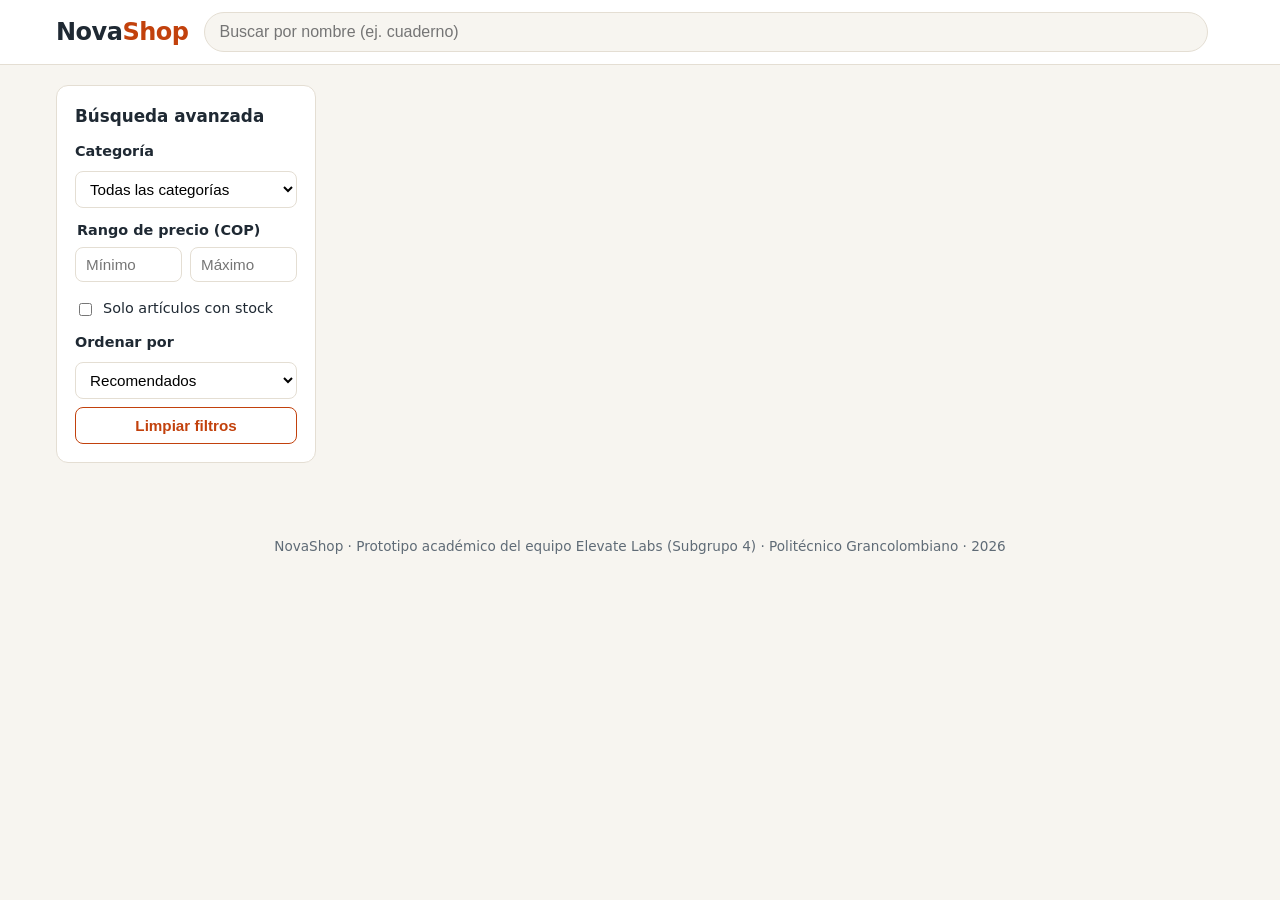
==== index.html @ eb125d6e "Estructura inicial y estándar de código" ====
<!DOCTYPE html>
<html lang="es">
<head>
  <meta charset="UTF-8">
  <meta name="viewport" content="width=device-width, initial-scale=1">
  <meta name="description" content="NovaShop: catálogo virtual de una miscelánea de barrio.">
  <title>NovaShop · Catálogo virtual</title>
  <link rel="stylesheet" href="css/estilos.css">
</head>
<body>
  <!-- Parte 05: Estructura y layout principal (M4) -->
  <header class="encabezado">
    <div class="encabezado__contenido">
      <a class="marca" href="#catalogo" data-vista="catalogo">Nova<span>Shop</span></a>
      <label class="buscador" for="campo-busqueda">
        <span class="oculto">Buscar artículos por nombre</span>
        <input id="campo-busqueda" type="search" placeholder="Buscar por nombre (ej. cuaderno)" autocomplete="off">
      </label>
      <nav class="cuenta" id="zona-cuenta" aria-live="polite"></nav>
    </div>
  </header>

  <main>
    <!-- Vista: catálogo -->
    <section id="vista-catalogo" class="vista">
      <aside class="filtros" aria-label="Búsqueda avanzada">
        <h2>Búsqueda avanzada</h2>
        <form id="form-filtros" novalidate>
          <label for="filtro-categoria">Categoría</label>
          <select id="filtro-categoria">
            <option value="">Todas las categorías</option>
          </select>

          <fieldset>
            <legend>Rango de precio (COP)</legend>
            <div class="rango">
              <input id="filtro-min" type="number" min="0" step="500" placeholder="Mínimo" aria-label="Precio mínimo">
              <input id="filtro-max" type="number" min="0" step="500" placeholder="Máximo" aria-label="Precio máximo">
            </div>
          </fieldset>

          <label class="casilla"><input id="filtro-stock" type="checkbox"> Solo artículos con stock</label>

          <label for="orden">Ordenar por</label>
          <select id="orden">
            <option value="">Recomendados</option>
            <option value="precio-asc">Precio: menor a mayor</option>
            <option value="precio-desc">Precio: mayor a menor</option>
            <option value="nombre">Nombre (A-Z)</option>
          </select>

          <p id="error-filtros" class="mensaje mensaje--error" role="alert" hidden></p>
          <button type="reset" class="boton boton--secundario">Limpiar filtros</button>
        </form>
      </aside>

      <div class="resultados">
        <p id="resumen" class="resumen" aria-live="polite"></p>
        <div id="cuadricula" class="cuadricula"></div>
      </div>
    </section>

    <!-- Vista: cuenta (M1) -->
    <section id="vista-cuenta" class="vista" hidden>
      <div class="panel-cuenta">
        <div class="pestanas" role="tablist">
          <button id="tab-ingresar" class="pestana activa" role="tab" aria-selected="true" data-panel="panel-ingresar">Ingresar</button>
          <button id="tab-registro" class="pestana" role="tab" aria-selected="false" data-panel="panel-registro">Crear cuenta</button>
        </div>

        <form id="panel-ingresar" class="formulario" novalidate>
          <label for="login-correo">Correo electrónico</label>
          <input id="login-correo" type="email" autocomplete="email" required>
          <label for="login-clave">Contraseña</label>
          <input id="login-clave" type="password" autocomplete="current-password" required>
          <p id="msg-ingresar" class="mensaje" role="alert" hidden></p>
          <button type="submit" class="boton">Ingresar</button>
        </form>

        <form id="panel-registro" class="formulario" novalidate hidden>
          <label for="reg-nombre">Nombre completo</label>
          <input id="reg-nombre" type="text" autocomplete="name" required>
          <label for="reg-correo">Correo electrónico</label>
          <input id="reg-correo" type="email" autocomplete="email" required>
          <label for="reg-clave">Contraseña</label>
          <input id="reg-clave" type="password" autocomplete="new-password" required>
          <small>Mínimo 8 caracteres, con al menos una letra y un número.</small>
          <label for="reg-confirmacion">Confirmar contraseña</label>
          <input id="reg-confirmacion" type="password" autocomplete="new-password" required>
          <div id="msg-registro" class="mensaje" role="alert" hidden></div>
          <button type="submit" class="boton">Crear cuenta</button>
        </form>
      </div>
    </section>
  </main>

  <!-- Parte 07: Modal de detalle -->
  <div id="modal-detalle" class="modal" hidden>
    <div class="modal__caja" role="dialog" aria-modal="true" aria-labelledby="detalle-titulo">
      <button class="modal__cerrar" aria-label="Cerrar detalle">&times;</button>
      <div id="detalle-contenido" class="detalle"></div>
    </div>
  </div>

  <footer class="pie">
    <p>NovaShop · Prototipo académico del equipo Elevate Labs (Subgrupo 4) · Politécnico Grancolombiano · 2026</p>
  </footer>

  <script src="js/datos/articulos.js"></script>
  <script src="js/utilidades.js"></script>
  <script src="js/cuentas/sha256.js"></script>
  <script src="js/cuentas/registro.js"></script>
  <script src="js/cuentas/sesion.js"></script>
  <script src="js/busqueda/motor-texto.js"></script>
  <script src="js/busqueda/filtro-avanzado.js"></script>
  <script src="js/catalogo/cuadricula.js"></script>
  <script src="js/catalogo/modal-detalle.js"></script>
  <script src="js/app.js"></script>
</body>
</html>
---- css/estilos.css ----
/* NovaShop - Hoja de estilos principal (diseño adaptable desde 360 px, RNF04) */
:root {
  --fondo: #f7f5f0;
  --superficie: #ffffff;
  --texto: #1f2933;
  --texto-suave: #5f6b76;
  --primario: #c2410c;
  --primario-oscuro: #9a3412;
  --borde: #e4ded3;
  --ok: #15803d;
  --alerta: #b45309;
  --error: #b91c1c;
  --radio: 12px;
  --sombra: 0 2px 10px rgba(31, 41, 51, 0.08);
}

* { box-sizing: border-box; }
body {
  margin: 0;
  font-family: system-ui, -apple-system, "Segoe UI", Roboto, Arial, sans-serif;
  background: var(--fondo);
  color: var(--texto);
  line-height: 1.5;
}
body.sin-scroll { overflow: hidden; }
.oculto { position: absolute; width: 1px; height: 1px; overflow: hidden; clip: rect(0 0 0 0); }
[hidden] { display: none !important; }

/* ---------- Encabezado ---------- */
.encabezado { background: var(--superficie); border-bottom: 1px solid var(--borde); position: sticky; top: 0; z-index: 10; }
.encabezado__contenido {
  max-width: 1200px; margin: 0 auto; padding: 12px 16px;
  display: flex; gap: 16px; align-items: center; flex-wrap: wrap;
}
.marca { font-size: 1.5rem; font-weight: 800; color: var(--texto); text-decoration: none; letter-spacing: -0.5px; }
.marca span { color: var(--primario); }
.buscador { flex: 1 1 260px; }
.buscador input {
  width: 100%; padding: 10px 14px; border: 1px solid var(--borde); border-radius: 999px;
  font-size: 1rem; background: var(--fondo);
}
.buscador input:focus, input:focus, select:focus { outline: 2px solid var(--primario); outline-offset: 1px; }
.cuenta { display: flex; gap: 10px; align-items: center; }
.saludo { font-weight: 600; }

/* ---------- Botones ---------- */
.boton {
  display: inline-block; padding: 9px 16px; border: 0; border-radius: 8px; cursor: pointer;
  background: var(--primario); color: #fff; font-size: 0.95rem; font-weight: 600; text-decoration: none;
}
.boton:hover { background: var(--primario-oscuro); }
.boton--secundario { background: transparent; color: var(--primario); border: 1px solid var(--primario); }
.boton--secundario:hover { background: #fff1ea; }

/* ---------- Distribución del catálogo ---------- */
main { max-width: 1200px; margin: 0 auto; padding: 20px 16px 40px; }
#vista-catalogo { display: grid; grid-template-columns: 260px 1fr; gap: 24px; align-items: start; }
.filtros {
  background: var(--superficie); border: 1px solid var(--borde); border-radius: var(--radio);
  padding: 18px; position: sticky; top: 84px;
}
.filtros h2 { font-size: 1.05rem; margin: 0 0 12px; }
.filtros form { display: flex; flex-direction: column; gap: 8px; }
.filtros label, .filtros legend { font-size: 0.9rem; font-weight: 600; }
.filtros select, .filtros input[type="number"] {
  width: 100%; padding: 8px 10px; border: 1px solid var(--borde); border-radius: 8px; font-size: 0.95rem; background: #fff;
}
.filtros fieldset { border: 0; padding: 0; margin: 4px 0; }
.rango { display: grid; grid-template-columns: 1fr 1fr; gap: 8px; margin-top: 6px; }
.casilla { display: flex; gap: 8px; align-items: center; font-weight: 500 !important; margin: 4px 0; }
.resumen { margin: 0 0 12px; color: var(--texto-suave); }

/* ---------- Tarjetas (Parte 06) ---------- */
.cuadricula { display: grid; grid-template-columns: repeat(auto-fill, minmax(200px, 1fr)); gap: 16px; }
.tarjeta {
  background: var(--superficie); border: 1px solid var(--borde); border-radius: var(--radio);
  overflow: hidden; cursor: pointer; transition: transform .15s, box-shadow .15s; display: flex; flex-direction: column;
}
.tarjeta:hover, .tarjeta:focus { transform: translateY(-2px); box-shadow: var(--sombra); outline: none; }
.tarjeta:focus-visible { outline: 2px solid var(--primario); }
.tarjeta__imagen { width: 100%; aspect-ratio: 4 / 3; object-fit: cover; background: var(--fondo); display: block; }
.tarjeta__cuerpo { padding: 12px 14px 14px; display: flex; flex-direction: column; gap: 2px; }
.tarjeta__categoria { font-size: 0.75rem; color: var(--texto-suave); text-transform: uppercase; letter-spacing: .4px; }
.tarjeta__nombre { font-size: 1rem; margin: 2px 0; }
.tarjeta__precio { font-size: 1.15rem; font-weight: 700; margin: 0; }
.stock { font-size: 0.85rem; margin: 0; font-weight: 600; }
.stock--ok { color: var(--ok); }
.stock--bajo { color: var(--alerta); }
.stock--agotado { color: var(--error); }
.aviso-vacio {
  grid-column: 1 / -1; background: #fff8e6; border: 1px solid #f3d58a; border-radius: var(--radio);
  padding: 24px; text-align: center;
}
.aviso-vacio p { margin: 4px 0; }

/* ---------- Modal de detalle (Parte 07) ---------- */
.modal {
  position: fixed; inset: 0; background: rgba(15, 23, 42, 0.55); display: flex;
  align-items: center; justify-content: center; padding: 16px; z-index: 50;
}
.modal__caja {
  background: var(--superficie); border-radius: var(--radio); max-width: 760px; width: 100%;
  max-height: 90vh; overflow: auto; position: relative; padding: 24px;
}
.modal__cerrar {
  position: absolute; top: 10px; right: 12px; border: 0; background: none; font-size: 1.8rem;
  line-height: 1; cursor: pointer; color: var(--texto-suave);
}
.detalle { display: grid; grid-template-columns: 1fr 1.2fr; gap: 24px; }
.detalle__imagen { width: 100%; border-radius: var(--radio); background: var(--fondo); }
.detalle h2 { margin: 4px 0 6px; }
.detalle__precio { font-size: 1.5rem; font-weight: 700; margin: 0 0 8px; }
.ficha { width: 100%; border-collapse: collapse; margin: 12px 0; font-size: 0.92rem; }
.ficha th, .ficha td { text-align: left; padding: 6px 4px; border-bottom: 1px solid var(--borde); vertical-align: top; }
.ficha th { width: 40%; color: var(--texto-suave); font-weight: 600; }
.nota { font-size: 0.85rem; color: var(--texto-suave); }

/* ---------- Cuenta (M1) ---------- */
.panel-cuenta {
  max-width: 420px; margin: 20px auto; background: var(--superficie); border: 1px solid var(--borde);
  border-radius: var(--radio); padding: 24px;
}
.pestanas { display: grid; grid-template-columns: 1fr 1fr; margin-bottom: 18px; border-bottom: 1px solid var(--borde); }
.pestana { background: none; border: 0; padding: 10px; font-size: 1rem; cursor: pointer; color: var(--texto-suave); border-bottom: 3px solid transparent; }
.pestana.activa { color: var(--primario); border-bottom-color: var(--primario); font-weight: 700; }
.formulario { display: flex; flex-direction: column; gap: 6px; }
.formulario label { font-weight: 600; font-size: 0.92rem; margin-top: 6px; }
.formulario input { padding: 10px 12px; border: 1px solid var(--borde); border-radius: 8px; font-size: 1rem; }
.formulario small { color: var(--texto-suave); }
.formulario .boton { margin-top: 12px; padding: 11px; }
.mensaje { border-radius: 8px; padding: 10px 12px; font-size: 0.92rem; margin: 8px 0 0; }
.mensaje ul { margin: 0; padding-left: 18px; }
.mensaje--error { background: #fdecec; color: var(--error); border: 1px solid #f5c2c2; }
.mensaje--exito { background: #eaf7ee; color: var(--ok); border: 1px solid #bfe5cb; }

.pie { text-align: center; color: var(--texto-suave); font-size: 0.85rem; padding: 20px 16px 30px; }

/* ---------- Adaptación a pantallas pequeñas ---------- */
@media (max-width: 760px) {
  #vista-catalogo { grid-template-columns: 1fr; }
  .filtros { position: static; }
  .detalle { grid-template-columns: 1fr; }
  .cuadricula { grid-template-columns: repeat(auto-fill, minmax(150px, 1fr)); gap: 12px; }
}
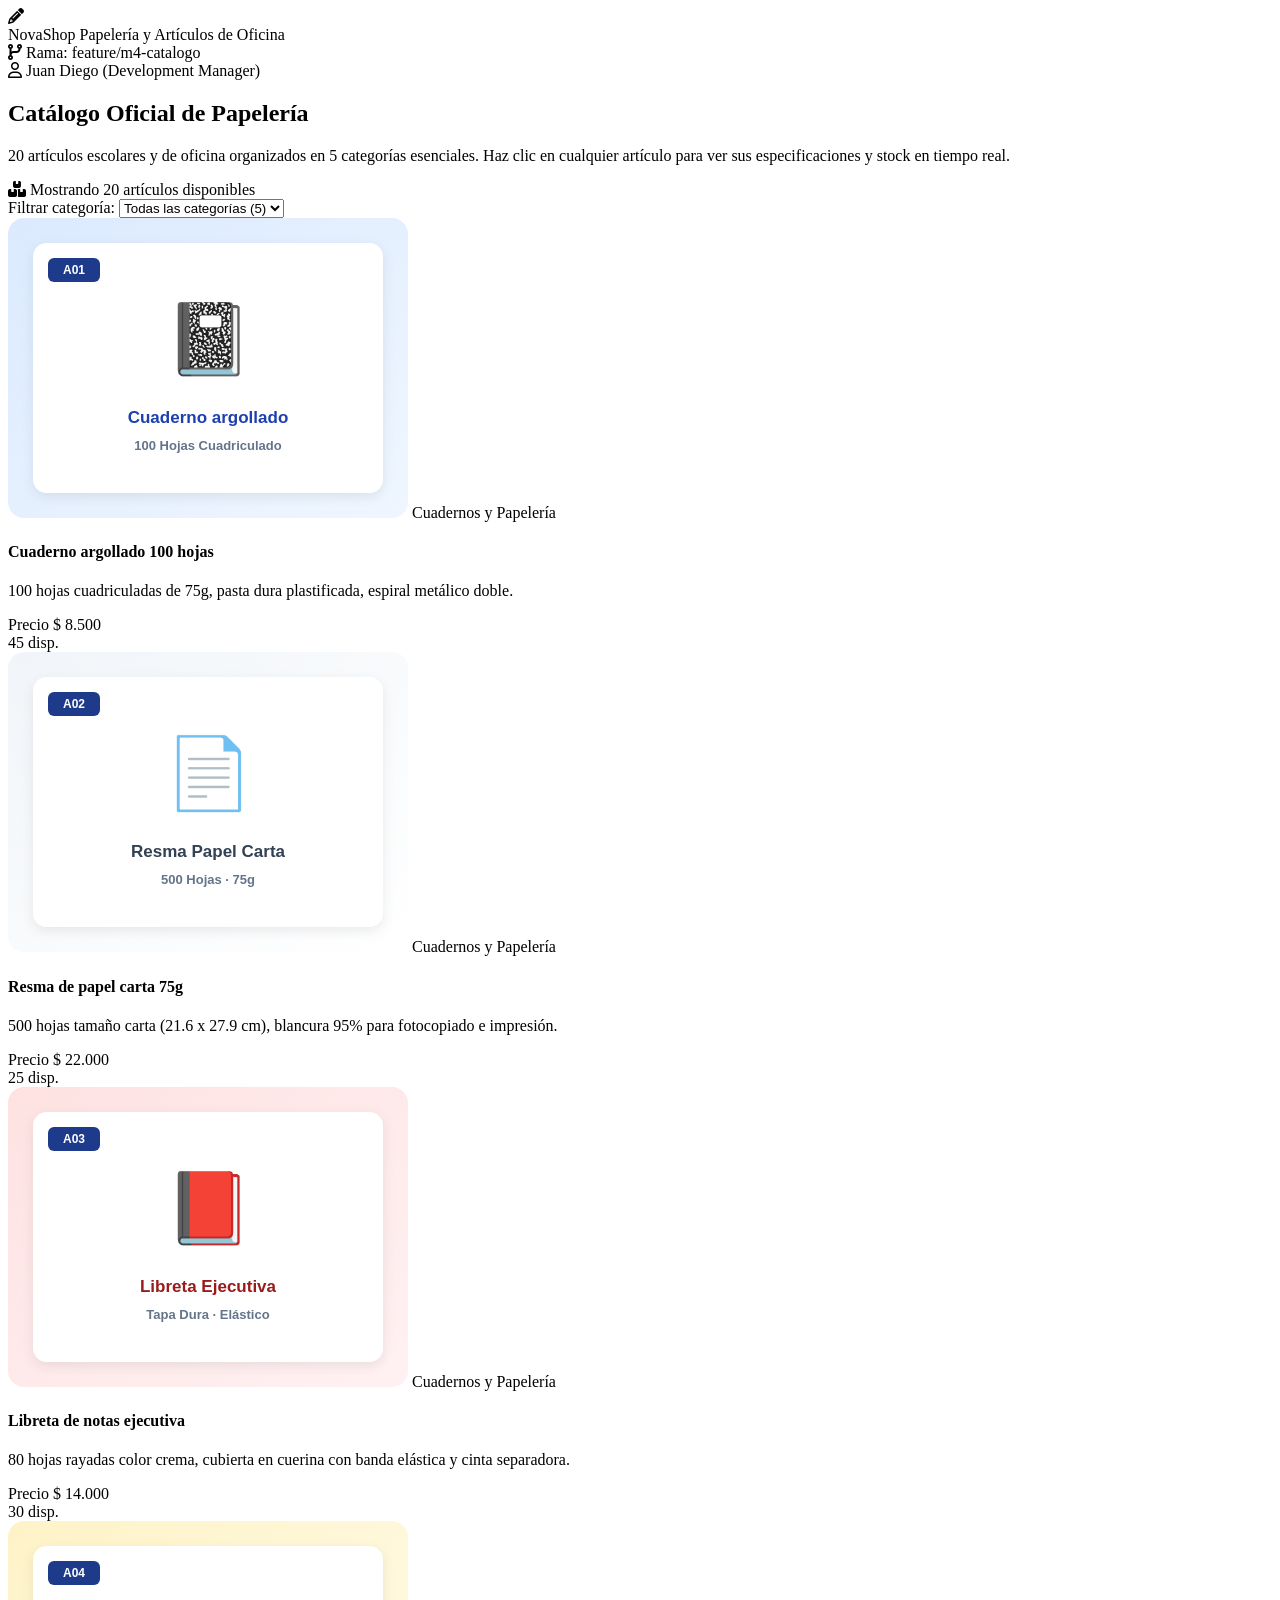
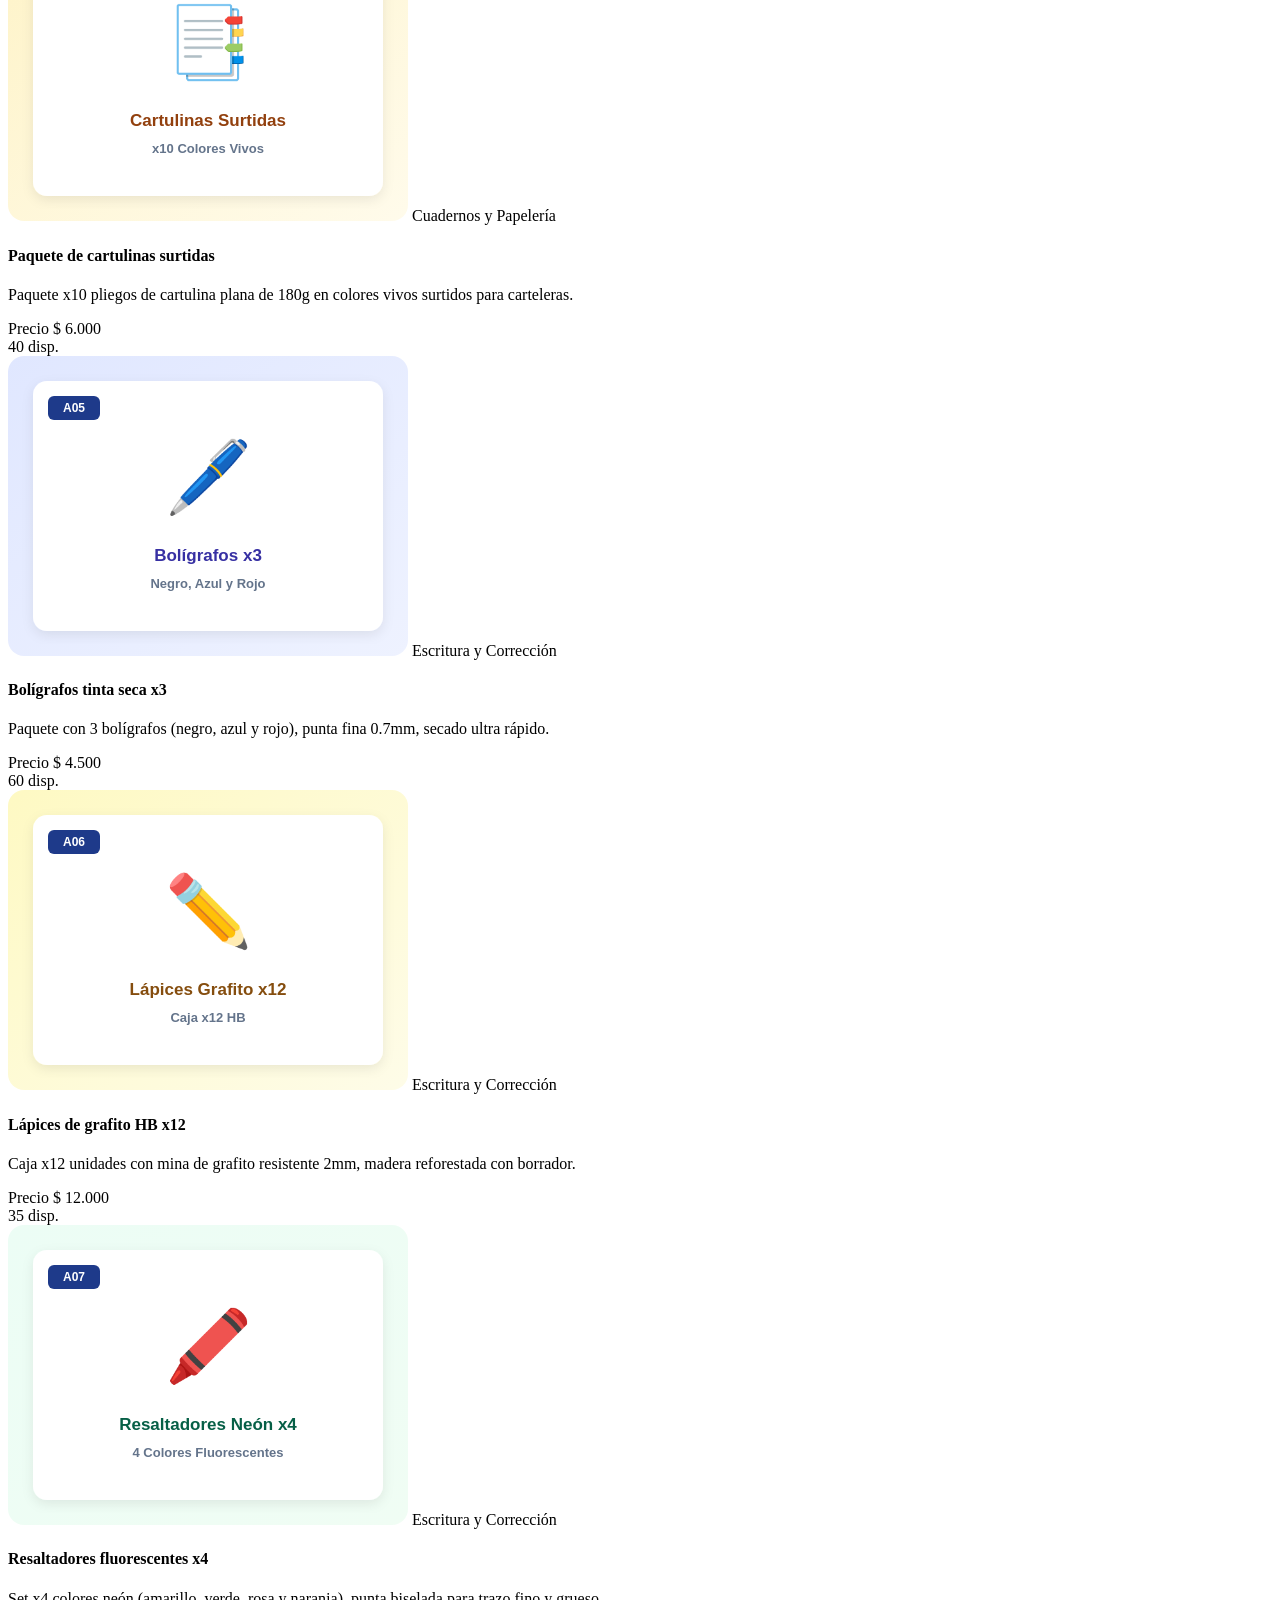
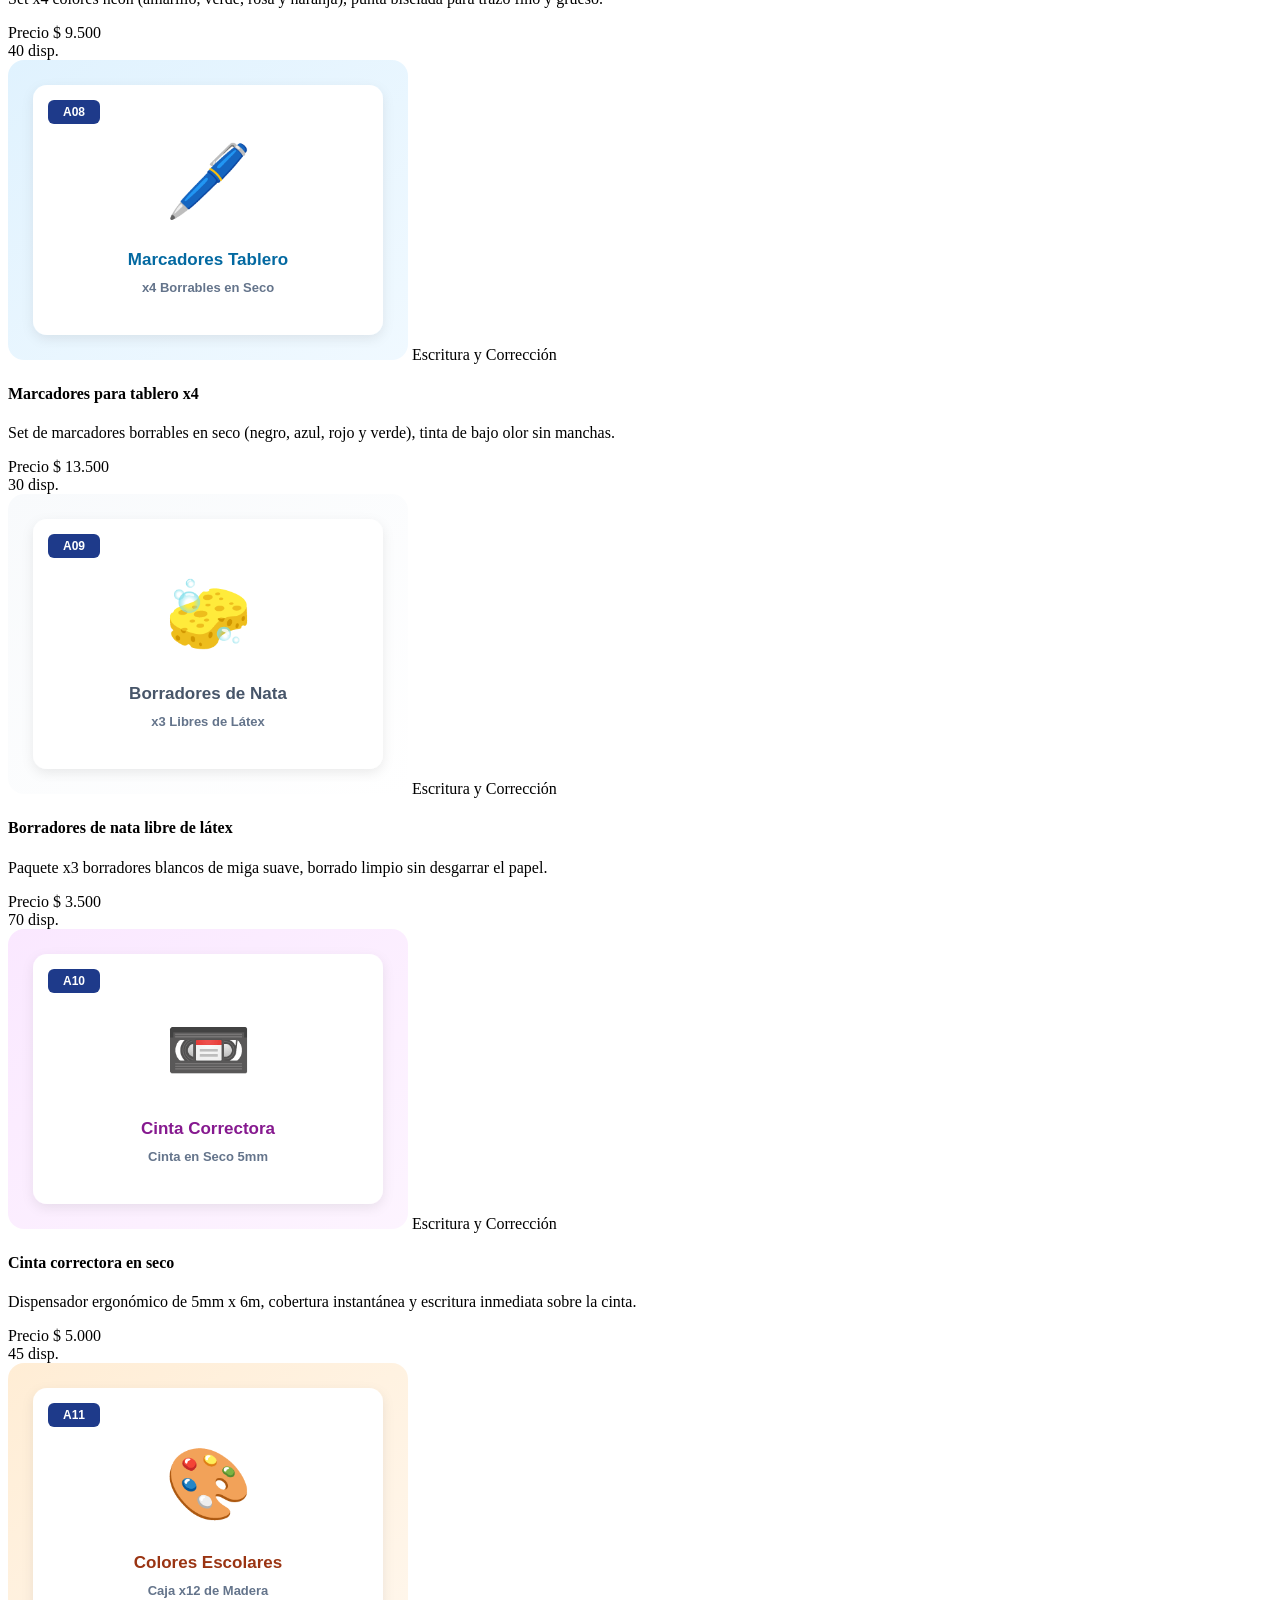
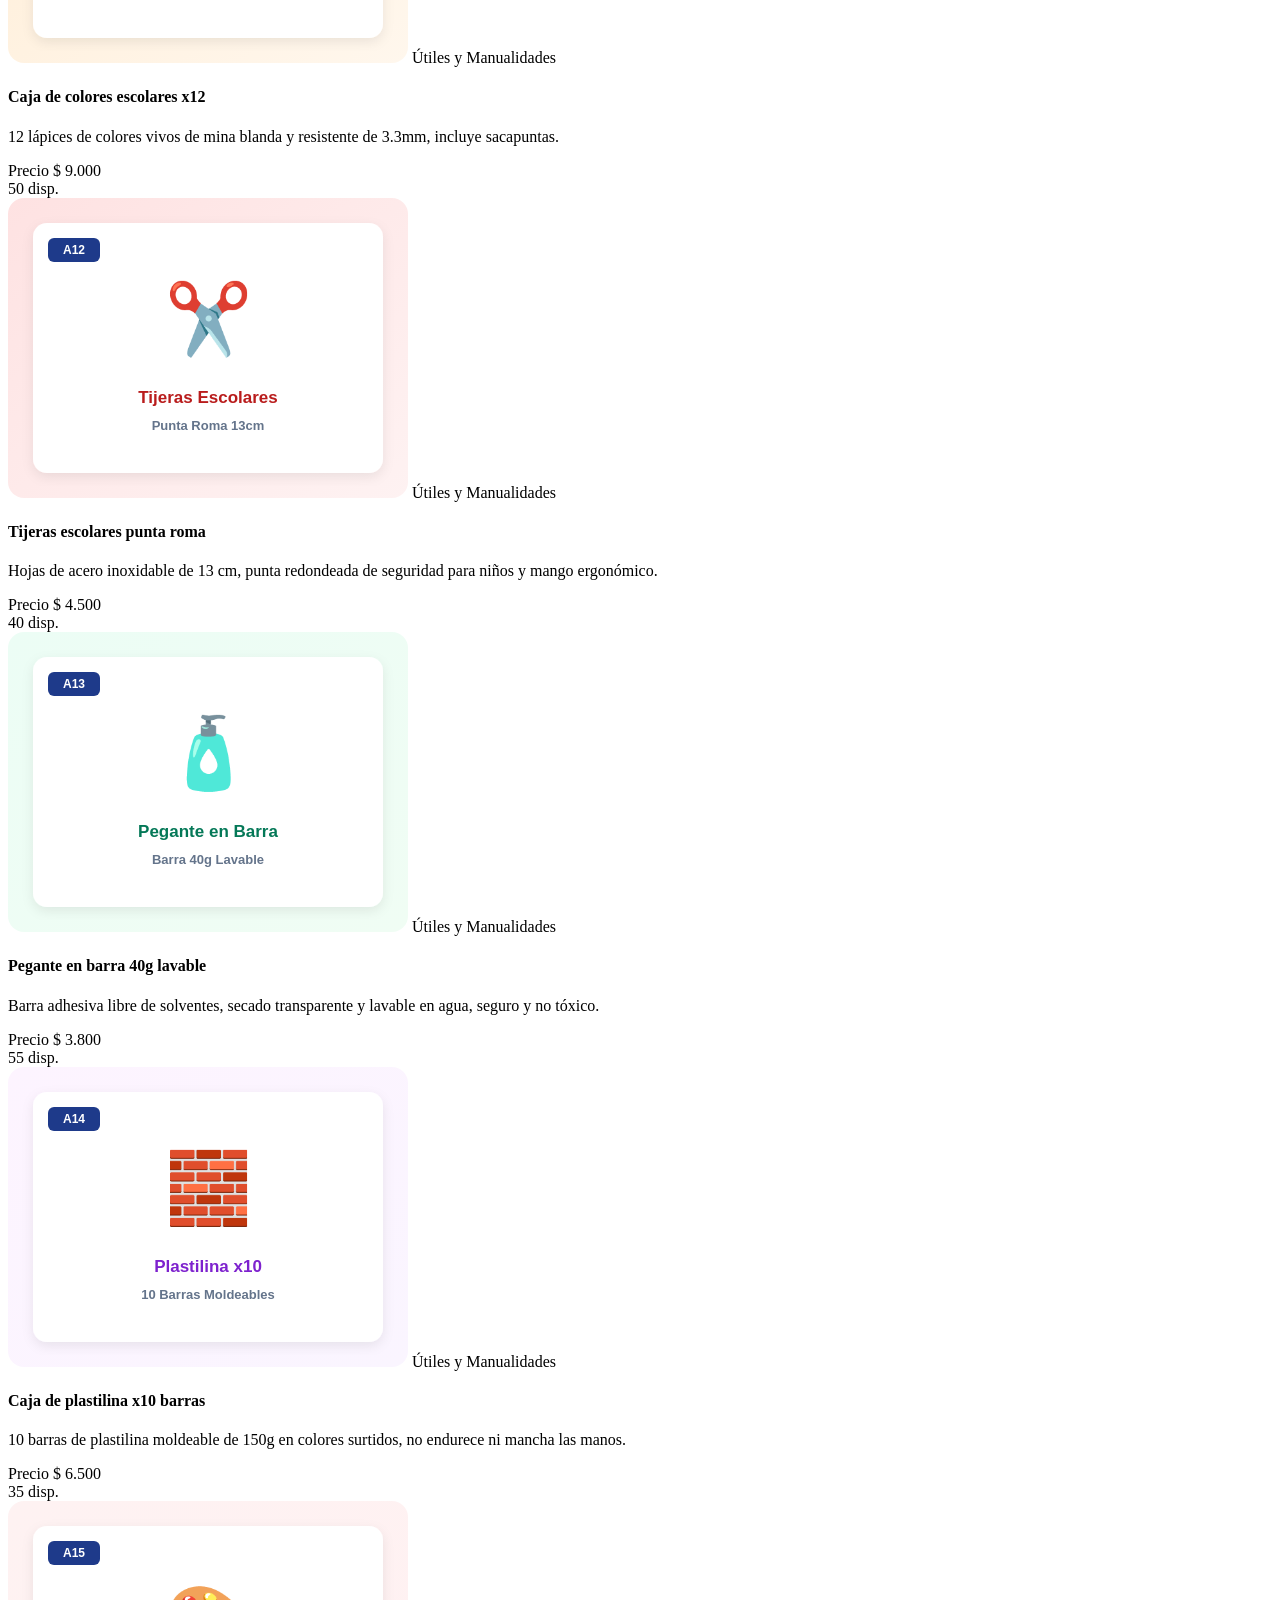
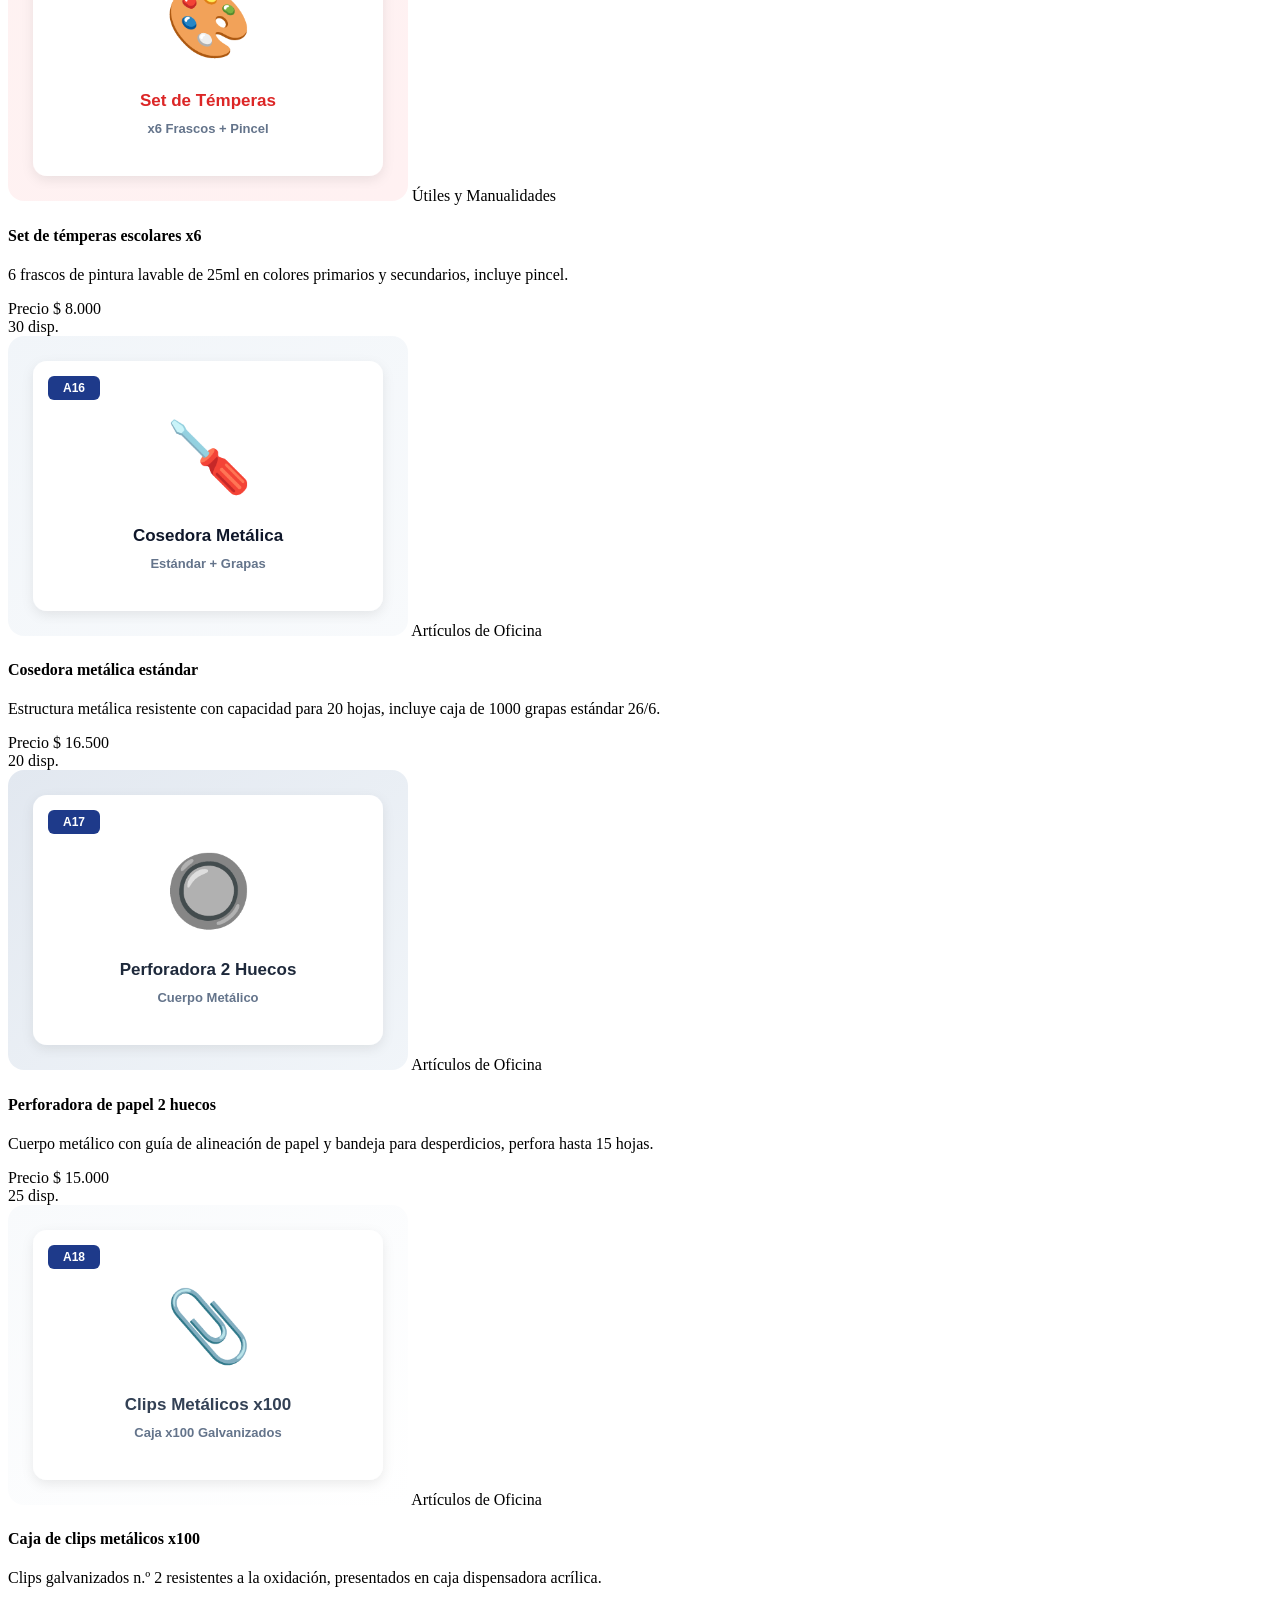
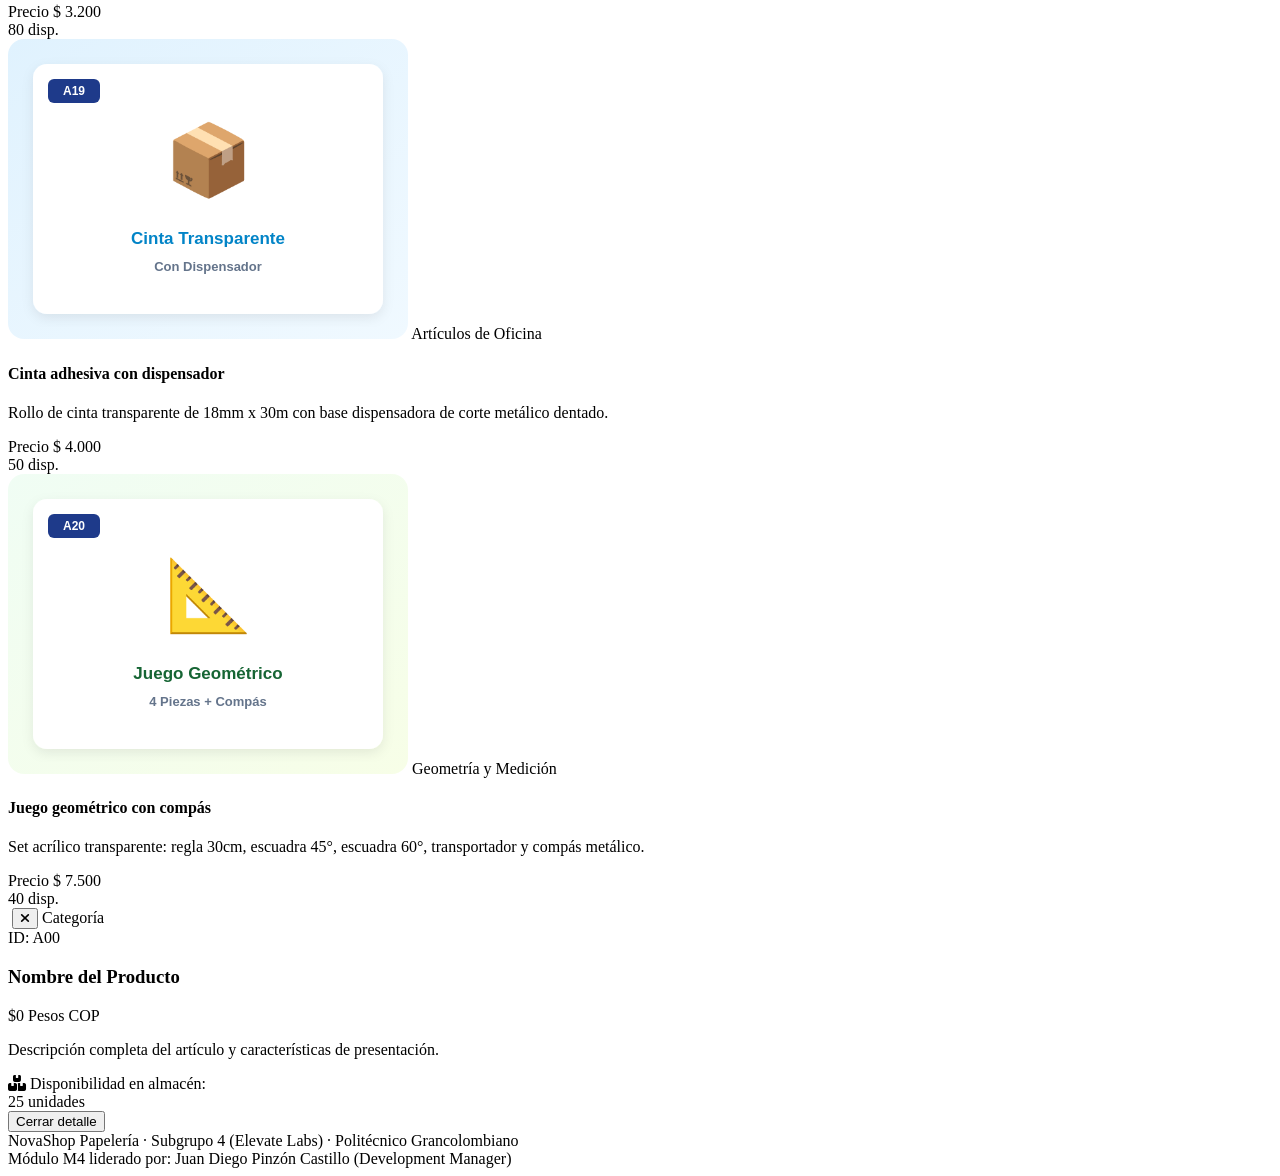
==== commit 119714c4: "feat(M4): implementar catalogo modular con js/app.js, js/datos, js/catalogo e img" ====
--- a/index.html
+++ b/index.html
@@ -2,119 +2,135 @@
 <html lang="es">
 <head>
   <meta charset="UTF-8">
-  <meta name="viewport" content="width=device-width, initial-scale=1">
-  <meta name="description" content="NovaShop: catálogo virtual de una miscelánea de barrio.">
-  <title>NovaShop · Catálogo virtual</title>
-  <link rel="stylesheet" href="css/estilos.css">
+  <meta name="viewport" content="width=device-width, initial-scale=1.0">
+  <title>NovaShop - Catálogo de Papelería y Oficina (M4)</title>
+  <script src="https://cdn.tailwindcss.com"></script>
+  <link rel="stylesheet" href="css/styles.css">
+  <link rel="stylesheet" href="https://cdnjs.cloudflare.com/ajax/libs/font-awesome/6.4.0/css/all.min.css">
 </head>
-<body>
-  <!-- Parte 05: Estructura y layout principal (M4) -->
-  <header class="encabezado">
-    <div class="encabezado__contenido">
-      <a class="marca" href="#catalogo" data-vista="catalogo">Nova<span>Shop</span></a>
-      <label class="buscador" for="campo-busqueda">
-        <span class="oculto">Buscar artículos por nombre</span>
-        <input id="campo-busqueda" type="search" placeholder="Buscar por nombre (ej. cuaderno)" autocomplete="off">
-      </label>
-      <nav class="cuenta" id="zona-cuenta" aria-live="polite"></nav>
+<body class="bg-slate-50 text-slate-800 min-h-screen flex flex-col font-sans">
+
+  <!-- Header / Barra de navegación -->
+  <header class="bg-blue-800 text-white shadow-md sticky top-0 z-40">
+    <div class="max-w-7xl mx-auto px-4 py-3.5 flex justify-between items-center">
+      <div class="flex items-center space-x-3">
+        <i class="fa-solid fa-pencil text-2xl text-amber-400"></i>
+        <div>
+          <span class="text-xl font-bold tracking-tight">NovaShop</span>
+          <span class="text-xs text-blue-200 block -mt-1">Papelería y Artículos de Oficina</span>
+        </div>
+      </div>
+      <div class="flex items-center space-x-4 text-sm">
+        <span class="bg-blue-900/60 text-blue-200 px-3 py-1 rounded-full text-xs font-medium border border-blue-700">
+          <i class="fa-solid fa-code-branch mr-1 text-emerald-400"></i> Rama: feature/m4-catalogo
+        </span>
+        <div class="text-xs text-blue-100 hidden sm:flex items-center bg-blue-950/40 px-2.5 py-1 rounded-md">
+          <i class="fa-regular fa-user mr-1.5 text-blue-300"></i> Juan Diego (Development Manager)
+        </div>
+      </div>
     </div>
   </header>
 
-  <main>
-    <!-- Vista: catálogo -->
-    <section id="vista-catalogo" class="vista">
-      <aside class="filtros" aria-label="Búsqueda avanzada">
-        <h2>Búsqueda avanzada</h2>
-        <form id="form-filtros" novalidate>
-          <label for="filtro-categoria">Categoría</label>
-          <select id="filtro-categoria">
-            <option value="">Todas las categorías</option>
-          </select>
+  <!-- Banner Informativo del Catálogo de Papelería -->
+  <section class="bg-gradient-to-r from-blue-900 via-blue-800 to-indigo-900 text-white py-7 px-4 shadow-inner">
+    <div class="max-w-7xl mx-auto text-center">
+      <h1 class="text-2xl md:text-3xl font-extrabold mb-1.5">Catálogo Oficial de Papelería</h1>
+      <p class="text-blue-200 text-xs md:text-sm max-w-2xl mx-auto">
+        20 artículos escolares y de oficina organizados en 5 categorías esenciales. Haz clic en cualquier artículo para ver sus especificaciones y stock en tiempo real.
+      </p>
+    </div>
+  </section>
 
-          <fieldset>
-            <legend>Rango de precio (COP)</legend>
-            <div class="rango">
-              <input id="filtro-min" type="number" min="0" step="500" placeholder="Mínimo" aria-label="Precio mínimo">
-              <input id="filtro-max" type="number" min="0" step="500" placeholder="Máximo" aria-label="Precio máximo">
-            </div>
-          </fieldset>
+  <!-- Contenedor Principal del Catálogo (Módulo M4) -->
+  <main class="max-w-7xl mx-auto px-4 py-8 flex-1 w-full">
+    
+    <!-- Barra de control: Conteo y Filtro por Categoría -->
+    <div class="flex flex-col sm:flex-row justify-between items-center mb-6 gap-4 bg-white p-4 rounded-xl border border-slate-200 shadow-sm">
+      <div class="text-sm font-semibold text-slate-700 flex items-center">
+        <i class="fa-solid fa-boxes-stacked mr-2 text-blue-600"></i>
+        Mostrando <span id="productCount" class="text-blue-800 font-bold mx-1.5 bg-blue-50 px-2 py-0.5 rounded border border-blue-100">20</span> artículos disponibles
+      </div>
+      <div class="flex items-center space-x-2 w-full sm:w-auto">
+        <label for="categoryFilter" class="text-xs font-medium text-slate-500 whitespace-nowrap">Filtrar categoría:</label>
+        <select id="categoryFilter" class="bg-slate-50 border border-slate-300 text-slate-700 text-xs rounded-lg p-2 focus:ring-blue-500 focus:border-blue-500 w-full sm:w-auto font-medium">
+          <option value="ALL">Todas las categorías (5)</option>
+          <option value="Cuadernos y Papelería">Cuadernos y Papelería</option>
+          <option value="Escritura y Corrección">Escritura y Corrección</option>
+          <option value="Útiles y Manualidades">Útiles y Manualidades</option>
+          <option value="Artículos de Oficina">Artículos de Oficina</option>
+          <option value="Geometría y Medición">Geometría y Medición</option>
+        </select>
+      </div>
+    </div>
 
-          <label class="casilla"><input id="filtro-stock" type="checkbox"> Solo artículos con stock</label>
+    <!-- Cuadrícula de 20 Artículos de Papelería (Grid Responsivo RF06) -->
+    <div id="catalogGrid" class="grid grid-cols-1 sm:grid-cols-2 md:grid-cols-3 lg:grid-cols-4 gap-6">
+      <!-- Los 20 artículos se renderizan desde js/catalogo/render.js -->
+    </div>
 
-          <label for="orden">Ordenar por</label>
-          <select id="orden">
-            <option value="">Recomendados</option>
-            <option value="precio-asc">Precio: menor a mayor</option>
-            <option value="precio-desc">Precio: mayor a menor</option>
-            <option value="nombre">Nombre (A-Z)</option>
-          </select>
+  </main>
 
-          <p id="error-filtros" class="mensaje mensaje--error" role="alert" hidden></p>
-          <button type="reset" class="boton boton--secundario">Limpiar filtros</button>
-        </form>
-      </aside>
-
-      <div class="resultados">
-        <p id="resumen" class="resumen" aria-live="polite"></p>
-        <div id="cuadricula" class="cuadricula"></div>
+  <!-- Modal de Detalle Ampliado del Artículo (RF07) -->
+  <div id="detailModal" class="fixed inset-0 bg-slate-900/60 backdrop-blur-sm z-50 flex items-center justify-center p-4 hidden">
+    <div class="bg-white rounded-2xl shadow-2xl max-w-lg w-full overflow-hidden border border-slate-200 transform transition-all">
+      <div class="relative bg-slate-100 p-6 flex justify-center items-center border-b border-slate-200">
+        <img id="modalImg" src="" alt="" class="h-48 object-contain drop-shadow-md">
+        <button id="closeModalBtn" class="absolute top-3 right-3 text-slate-400 hover:text-slate-700 bg-white/80 hover:bg-white rounded-full p-2 transition shadow-sm">
+          <i class="fa-solid fa-xmark text-lg"></i>
+        </button>
+        <span id="modalCategoryBadge" class="absolute top-3 left-3 text-[10px] font-bold uppercase tracking-wider px-2.5 py-1 rounded-full bg-blue-100 text-blue-800">
+          Categoría
+        </span>
       </div>
-    </section>
-
-    <!-- Vista: cuenta (M1) -->
-    <section id="vista-cuenta" class="vista" hidden>
-      <div class="panel-cuenta">
-        <div class="pestanas" role="tablist">
-          <button id="tab-ingresar" class="pestana activa" role="tab" aria-selected="true" data-panel="panel-ingresar">Ingresar</button>
-          <button id="tab-registro" class="pestana" role="tab" aria-selected="false" data-panel="panel-registro">Crear cuenta</button>
+      <div class="p-6">
+        <div class="flex justify-between items-start mb-2">
+          <div>
+            <span id="modalId" class="text-xs font-mono text-slate-400 block font-semibold">ID: A00</span>
+            <h3 id="modalTitle" class="text-lg md:text-xl font-bold text-slate-800">Nombre del Producto</h3>
+          </div>
+          <div class="text-right">
+            <span id="modalPrice" class="text-xl font-extrabold text-blue-800 block">$0</span>
+            <span class="text-[10px] text-slate-400 uppercase font-medium">Pesos COP</span>
+          </div>
         </div>
 
-        <form id="panel-ingresar" class="formulario" novalidate>
-          <label for="login-correo">Correo electrónico</label>
-          <input id="login-correo" type="email" autocomplete="email" required>
-          <label for="login-clave">Contraseña</label>
-          <input id="login-clave" type="password" autocomplete="current-password" required>
-          <p id="msg-ingresar" class="mensaje" role="alert" hidden></p>
-          <button type="submit" class="boton">Ingresar</button>
-        </form>
+        <p id="modalDesc" class="text-xs md:text-sm text-slate-600 mb-4 leading-relaxed">
+          Descripción completa del artículo y características de presentación.
+        </p>
 
-        <form id="panel-registro" class="formulario" novalidate hidden>
-          <label for="reg-nombre">Nombre completo</label>
-          <input id="reg-nombre" type="text" autocomplete="name" required>
-          <label for="reg-correo">Correo electrónico</label>
-          <input id="reg-correo" type="email" autocomplete="email" required>
-          <label for="reg-clave">Contraseña</label>
-          <input id="reg-clave" type="password" autocomplete="new-password" required>
-          <small>Mínimo 8 caracteres, con al menos una letra y un número.</small>
-          <label for="reg-confirmacion">Confirmar contraseña</label>
-          <input id="reg-confirmacion" type="password" autocomplete="new-password" required>
-          <div id="msg-registro" class="mensaje" role="alert" hidden></div>
-          <button type="submit" class="boton">Crear cuenta</button>
-        </form>
+        <div class="bg-slate-50 p-3 rounded-xl border border-slate-200 flex justify-between items-center text-xs text-slate-600 mb-5">
+          <div class="flex items-center">
+            <i class="fa-solid fa-boxes-stacked mr-2 text-slate-400"></i>
+            <span>Disponibilidad en almacén:</span>
+          </div>
+          <span id="modalStock" class="font-bold text-emerald-700 bg-emerald-50 px-2 py-0.5 rounded border border-emerald-200">
+            25 unidades
+          </span>
+        </div>
+
+        <button id="closeModalFooterBtn" class="w-full bg-slate-200 hover:bg-slate-300 text-slate-700 font-semibold py-2.5 px-4 rounded-xl text-xs md:text-sm transition">
+          Cerrar detalle
+        </button>
       </div>
-    </section>
-  </main>
-
-  <!-- Parte 07: Modal de detalle -->
-  <div id="modal-detalle" class="modal" hidden>
-    <div class="modal__caja" role="dialog" aria-modal="true" aria-labelledby="detalle-titulo">
-      <button class="modal__cerrar" aria-label="Cerrar detalle">&times;</button>
-      <div id="detalle-contenido" class="detalle"></div>
     </div>
   </div>
 
-  <footer class="pie">
-    <p>NovaShop · Prototipo académico del equipo Elevate Labs (Subgrupo 4) · Politécnico Grancolombiano · 2026</p>
+  <!-- Footer Institucional -->
+  <footer class="bg-slate-900 text-slate-400 text-xs py-6 mt-12 border-t border-slate-800">
+    <div class="max-w-7xl mx-auto px-4 flex flex-col md:flex-row justify-between items-center gap-2 text-center md:text-left">
+      <div>
+        <span class="font-bold text-slate-200">NovaShop Papelería</span> · Subgrupo 4 (Elevate Labs) · Politécnico Grancolombiano
+      </div>
+      <div>
+        Módulo M4 liderado por: <span class="text-blue-400 font-semibold">Juan Diego Pinzón Castillo (Development Manager)</span>
+      </div>
+    </div>
   </footer>
 
-  <script src="js/datos/articulos.js"></script>
-  <script src="js/utilidades.js"></script>
-  <script src="js/cuentas/sha256.js"></script>
-  <script src="js/cuentas/registro.js"></script>
-  <script src="js/cuentas/sesion.js"></script>
-  <script src="js/busqueda/motor-texto.js"></script>
-  <script src="js/busqueda/filtro-avanzado.js"></script>
-  <script src="js/catalogo/cuadricula.js"></script>
-  <script src="js/catalogo/modal-detalle.js"></script>
+  <!-- Scripts modulares cargados en orden de dependencia -->
+  <script src="js/datos/productos.js"></script>
+  <script src="js/catalogo/render.js"></script>
+  <script src="js/catalogo/modal.js"></script>
   <script src="js/app.js"></script>
 </body>
 </html>
--- a/css/styles.css
+++ b/css/styles.css
@@ -0,0 +1,30 @@
+/* Estilos del Módulo M4 - Catálogo NovaShop */
+.line-clamp-1 {
+  display: -webkit-box;
+  -webkit-line-clamp: 1;
+  -webkit-box-orient: vertical;
+  overflow: hidden;
+}
+
+.line-clamp-2 {
+  display: -webkit-box;
+  -webkit-line-clamp: 2;
+  -webkit-box-orient: vertical;
+  overflow: hidden;
+}
+
+/* Animación fluida de apertura del modal */
+#detailModal:not(.hidden) > div {
+  animation: modalPop 0.22s cubic-bezier(0.16, 1, 0.3, 1) forwards;
+}
+
+@keyframes modalPop {
+  0% {
+    opacity: 0;
+    transform: scale(0.96) translateY(8px);
+  }
+  100% {
+    opacity: 1;
+    transform: scale(1) translateY(0);
+  }
+}
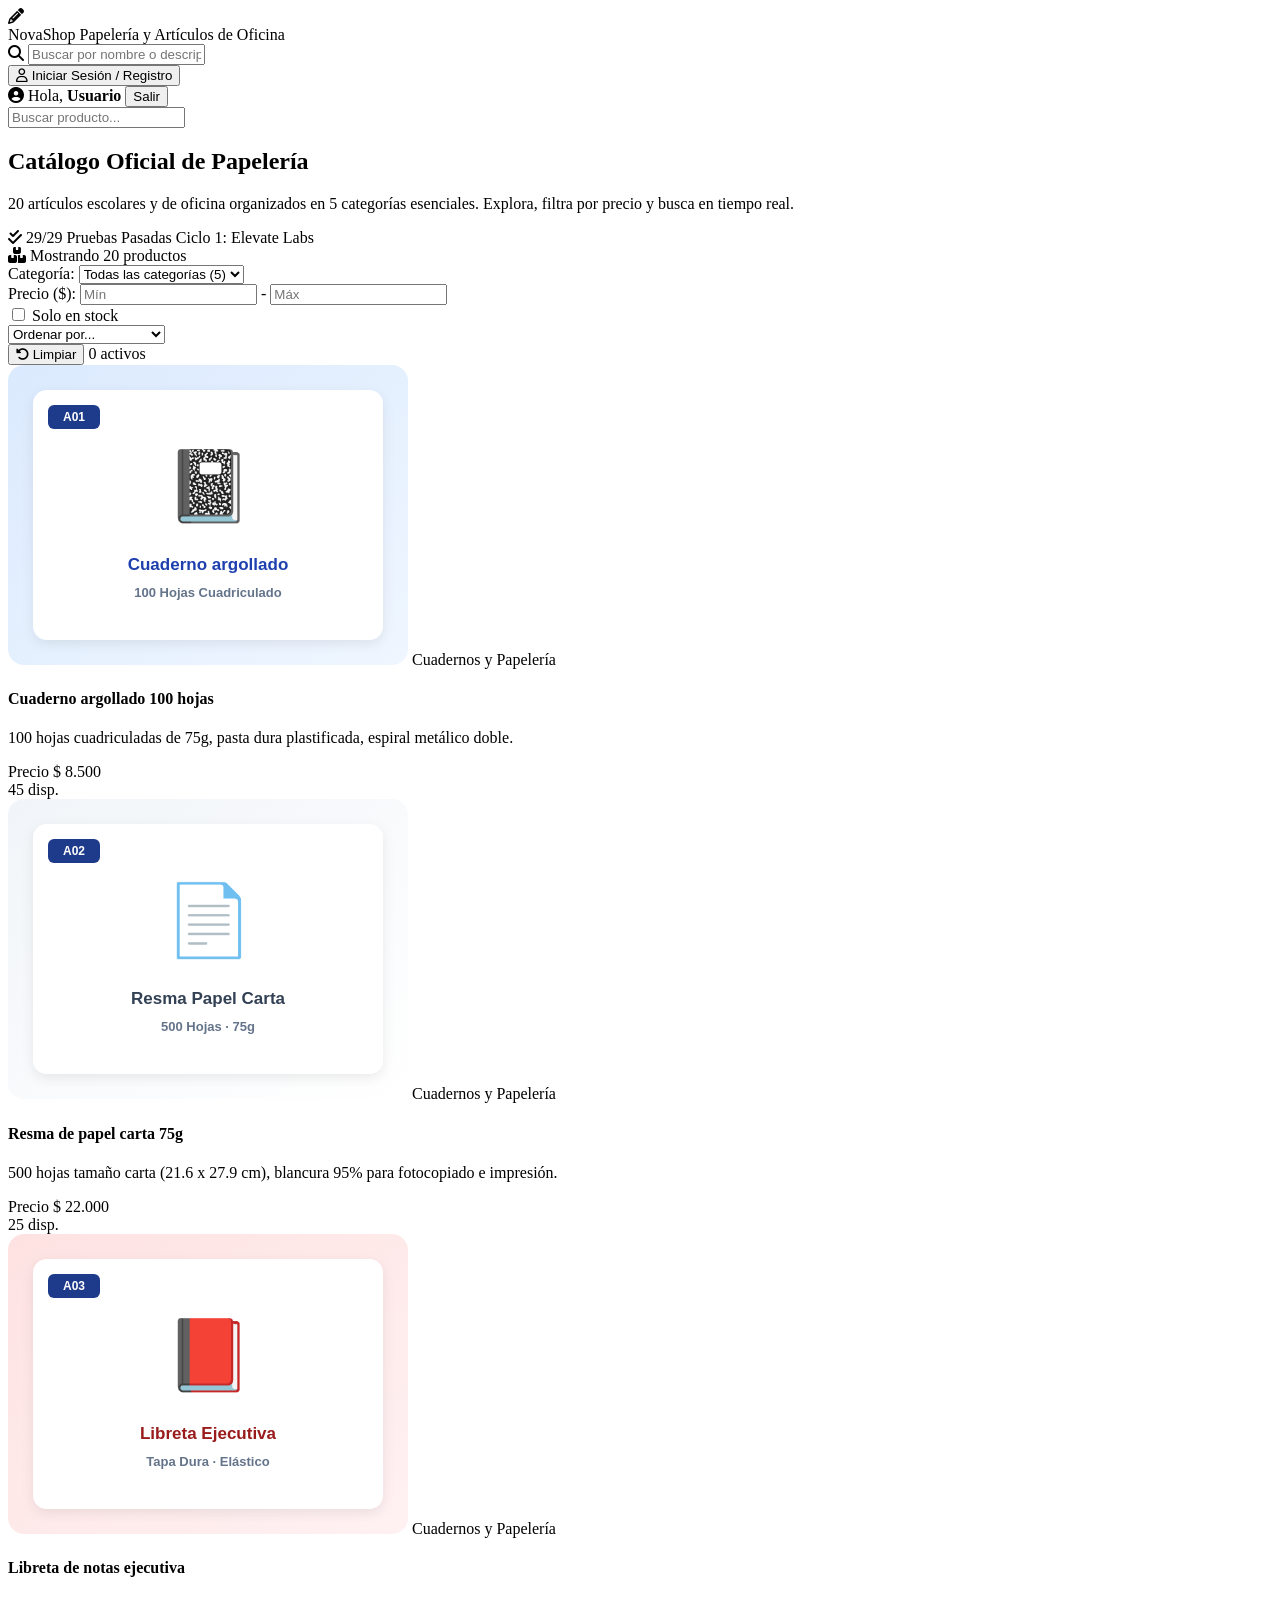
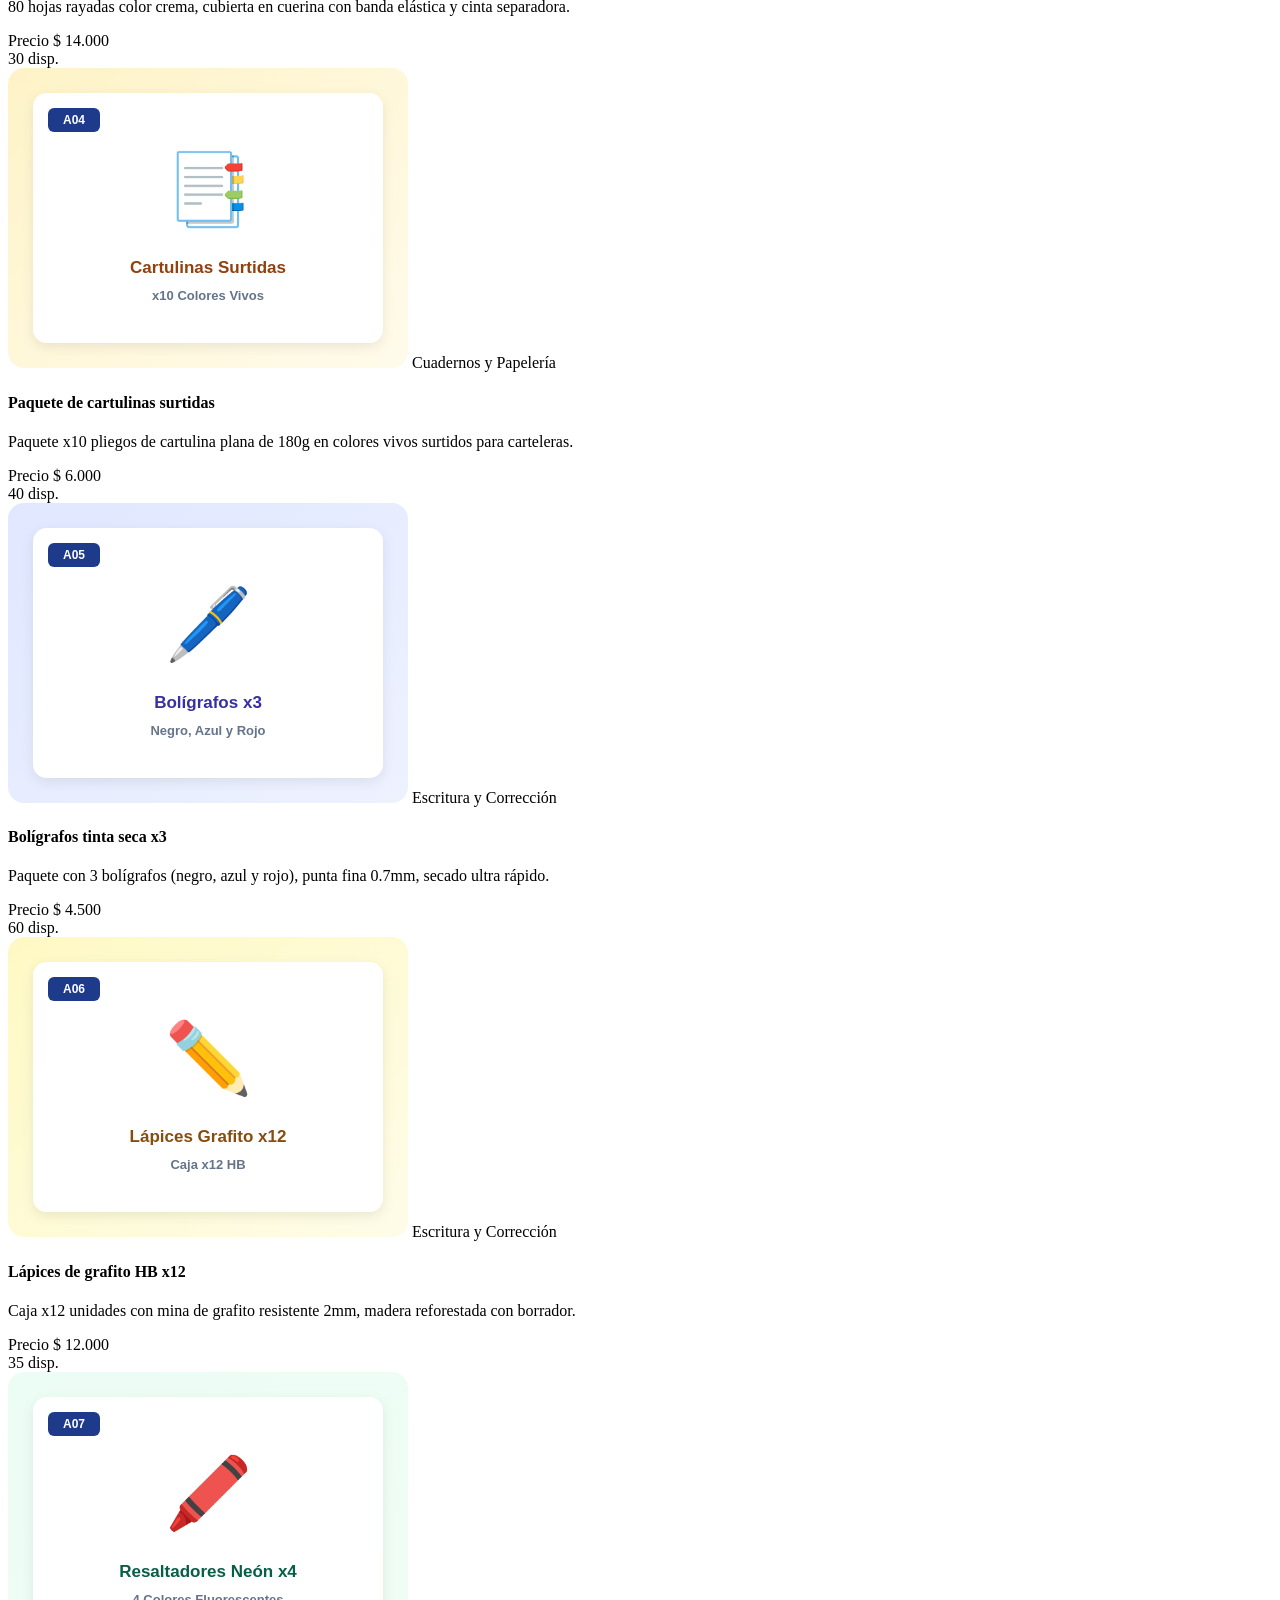
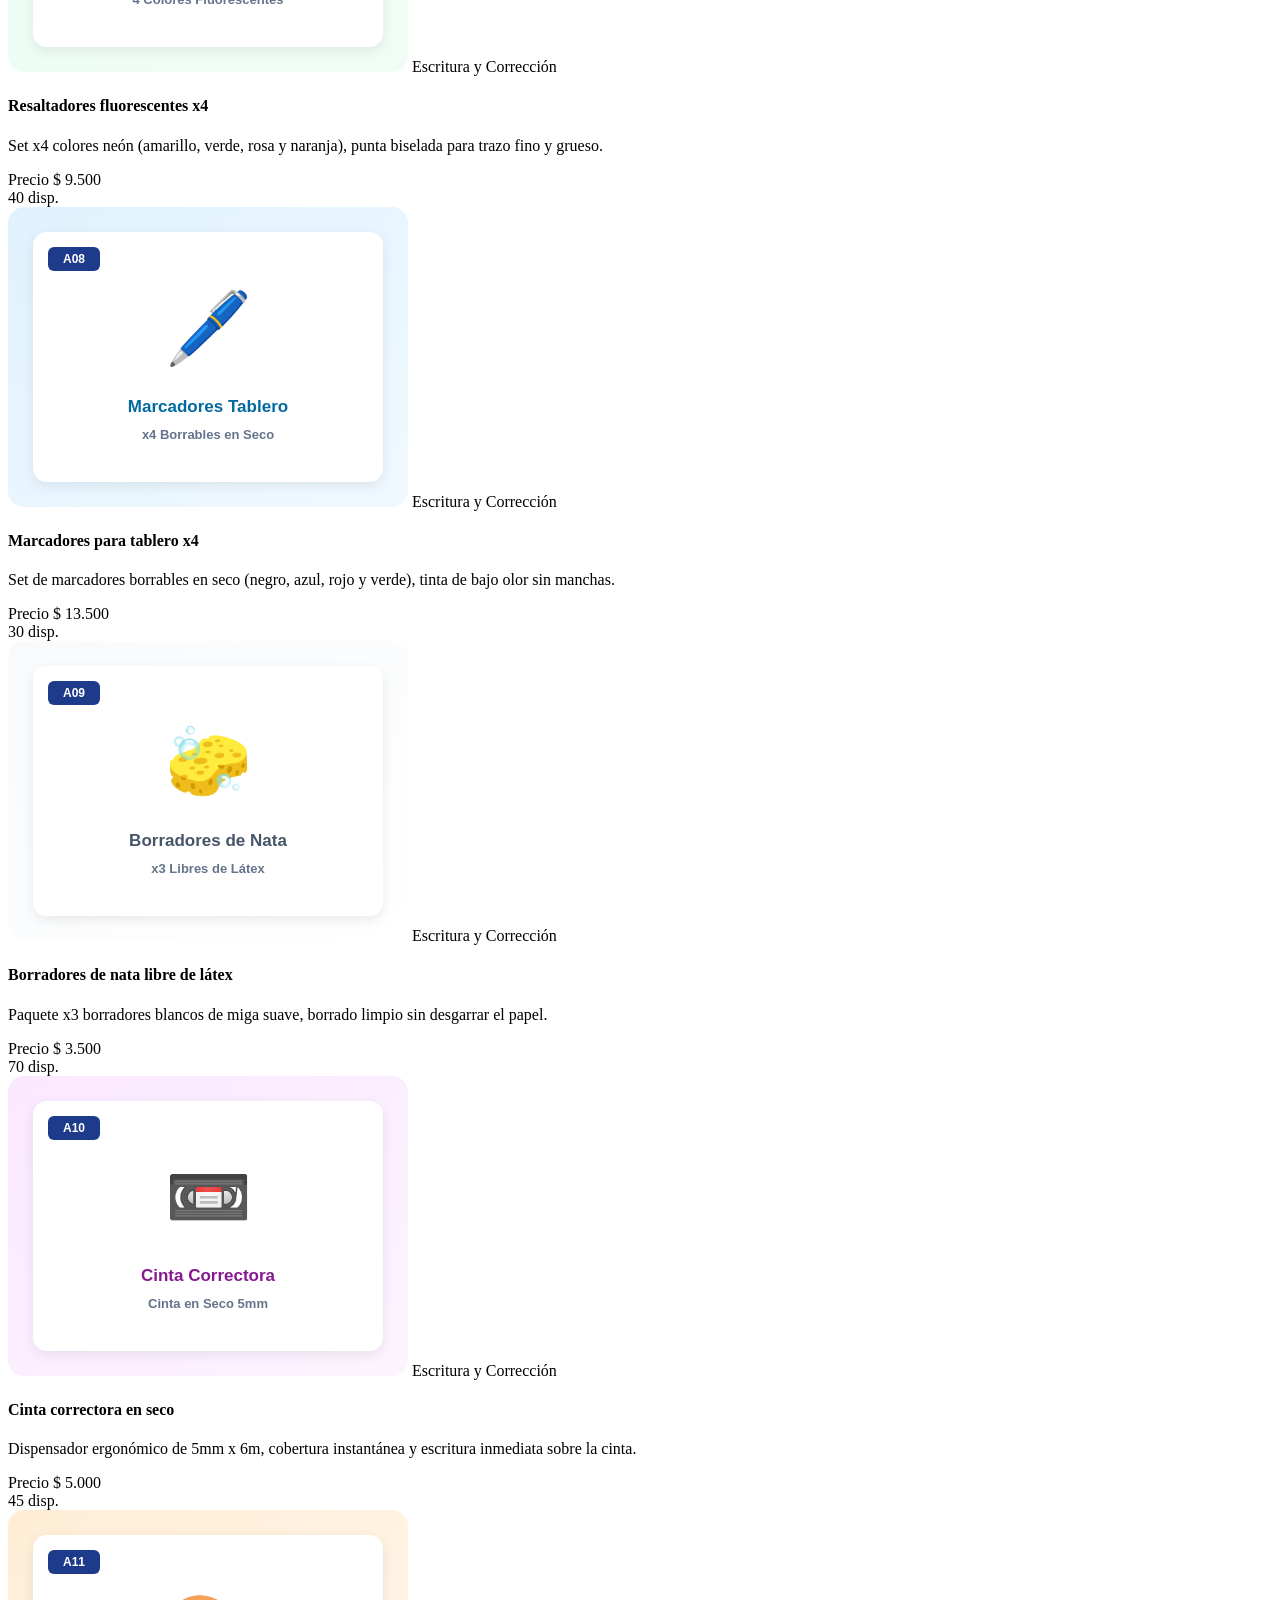
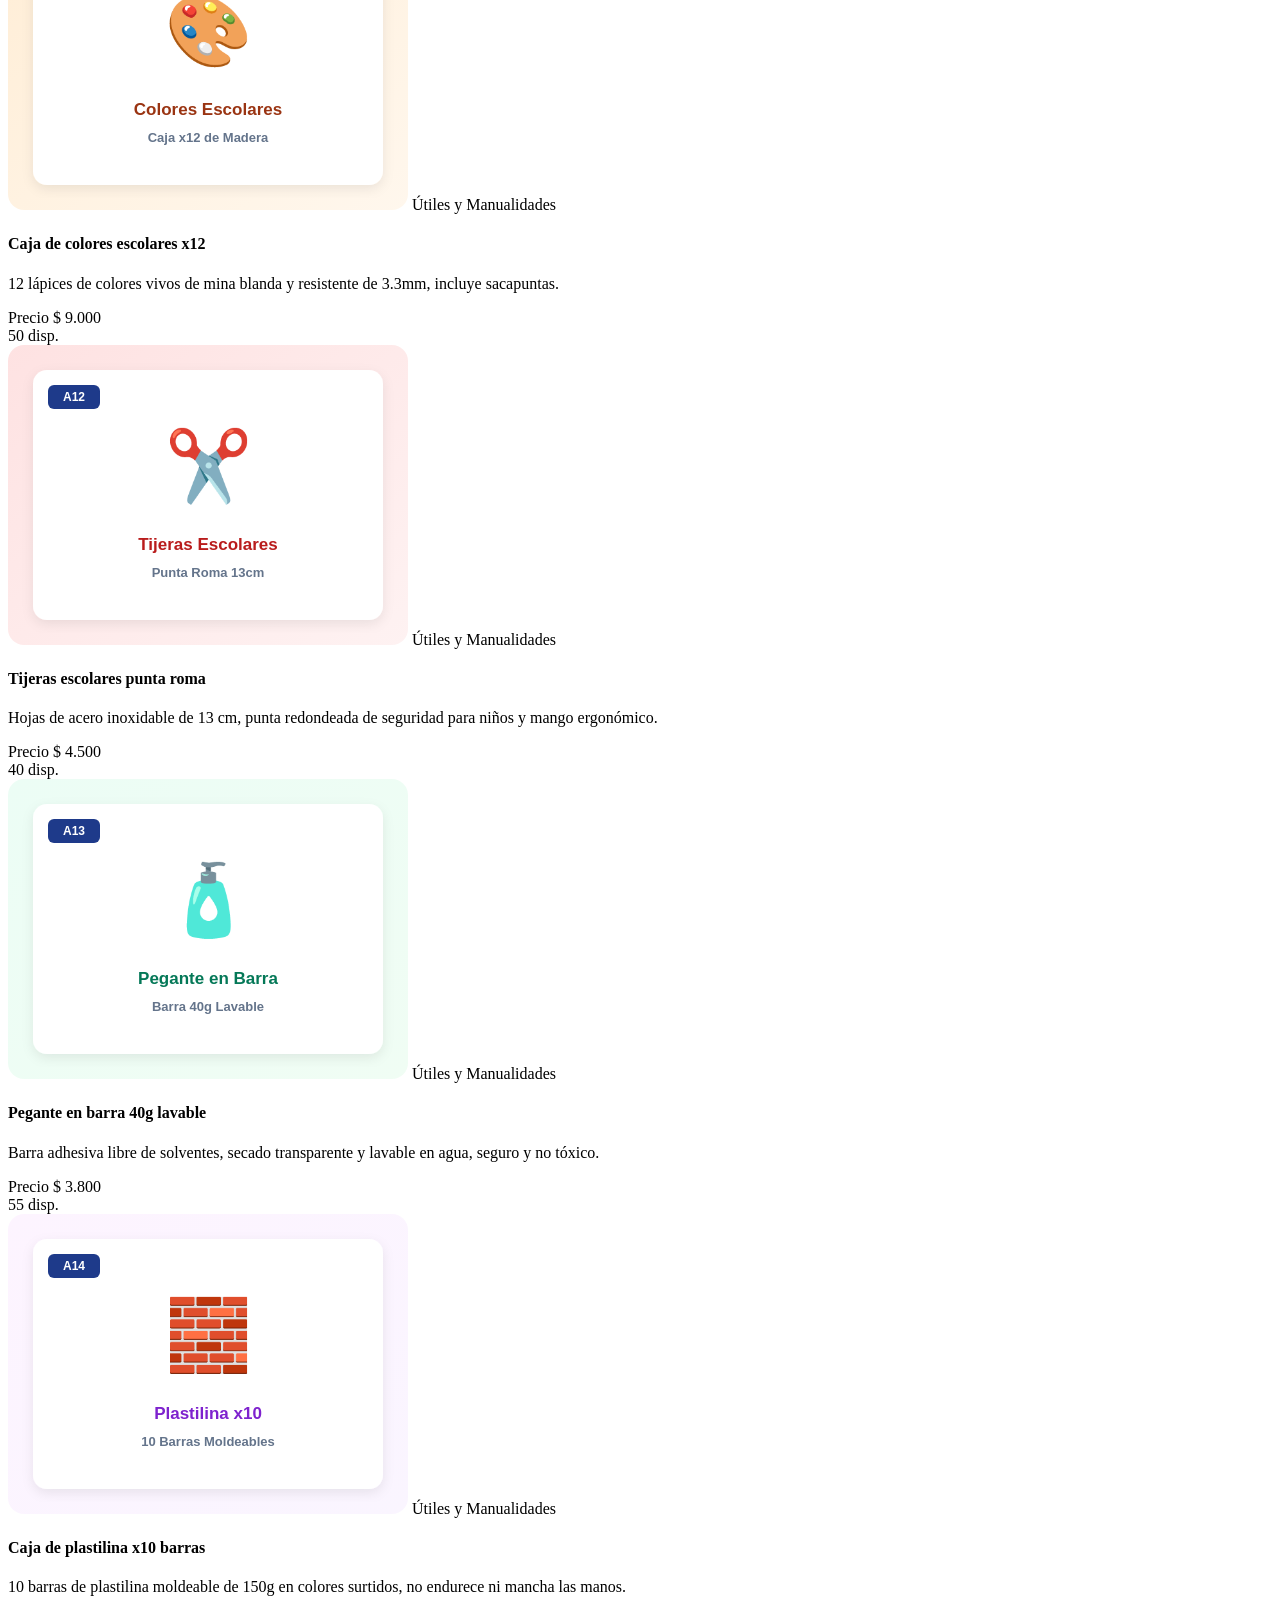
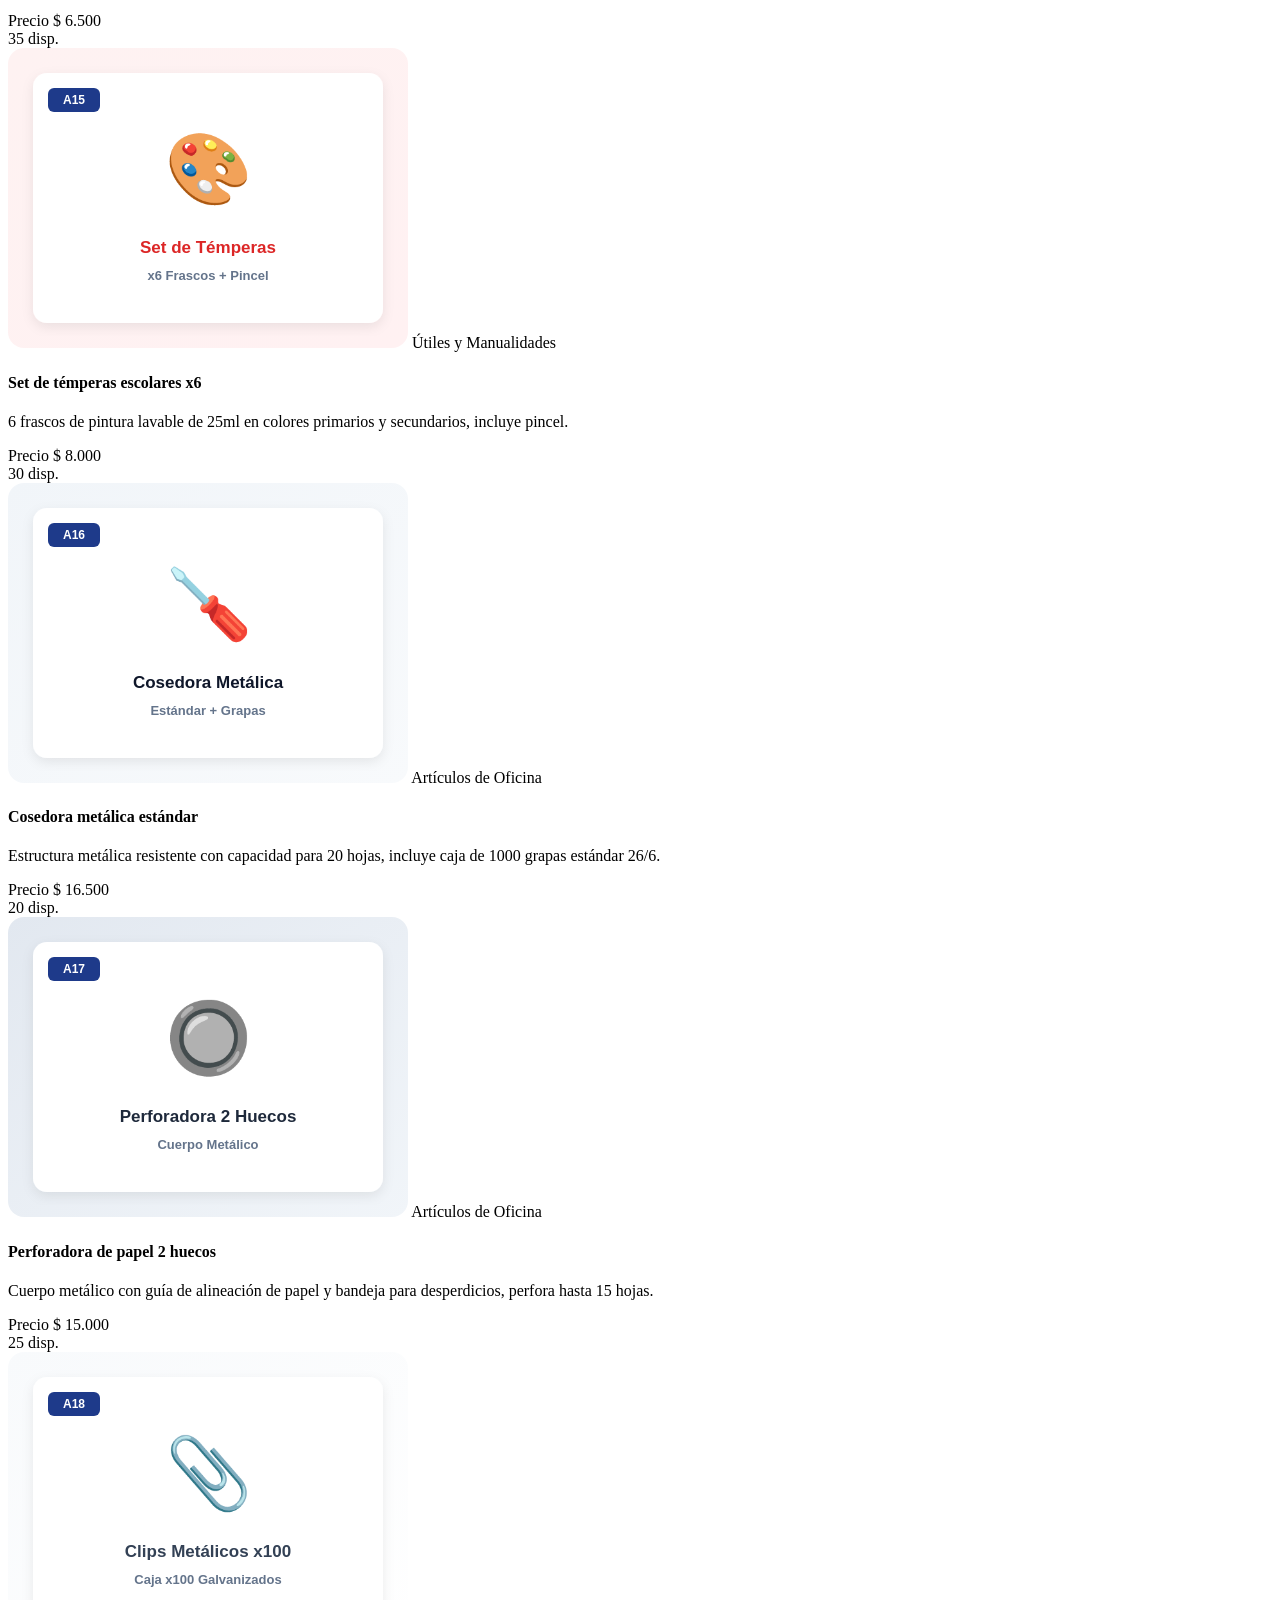
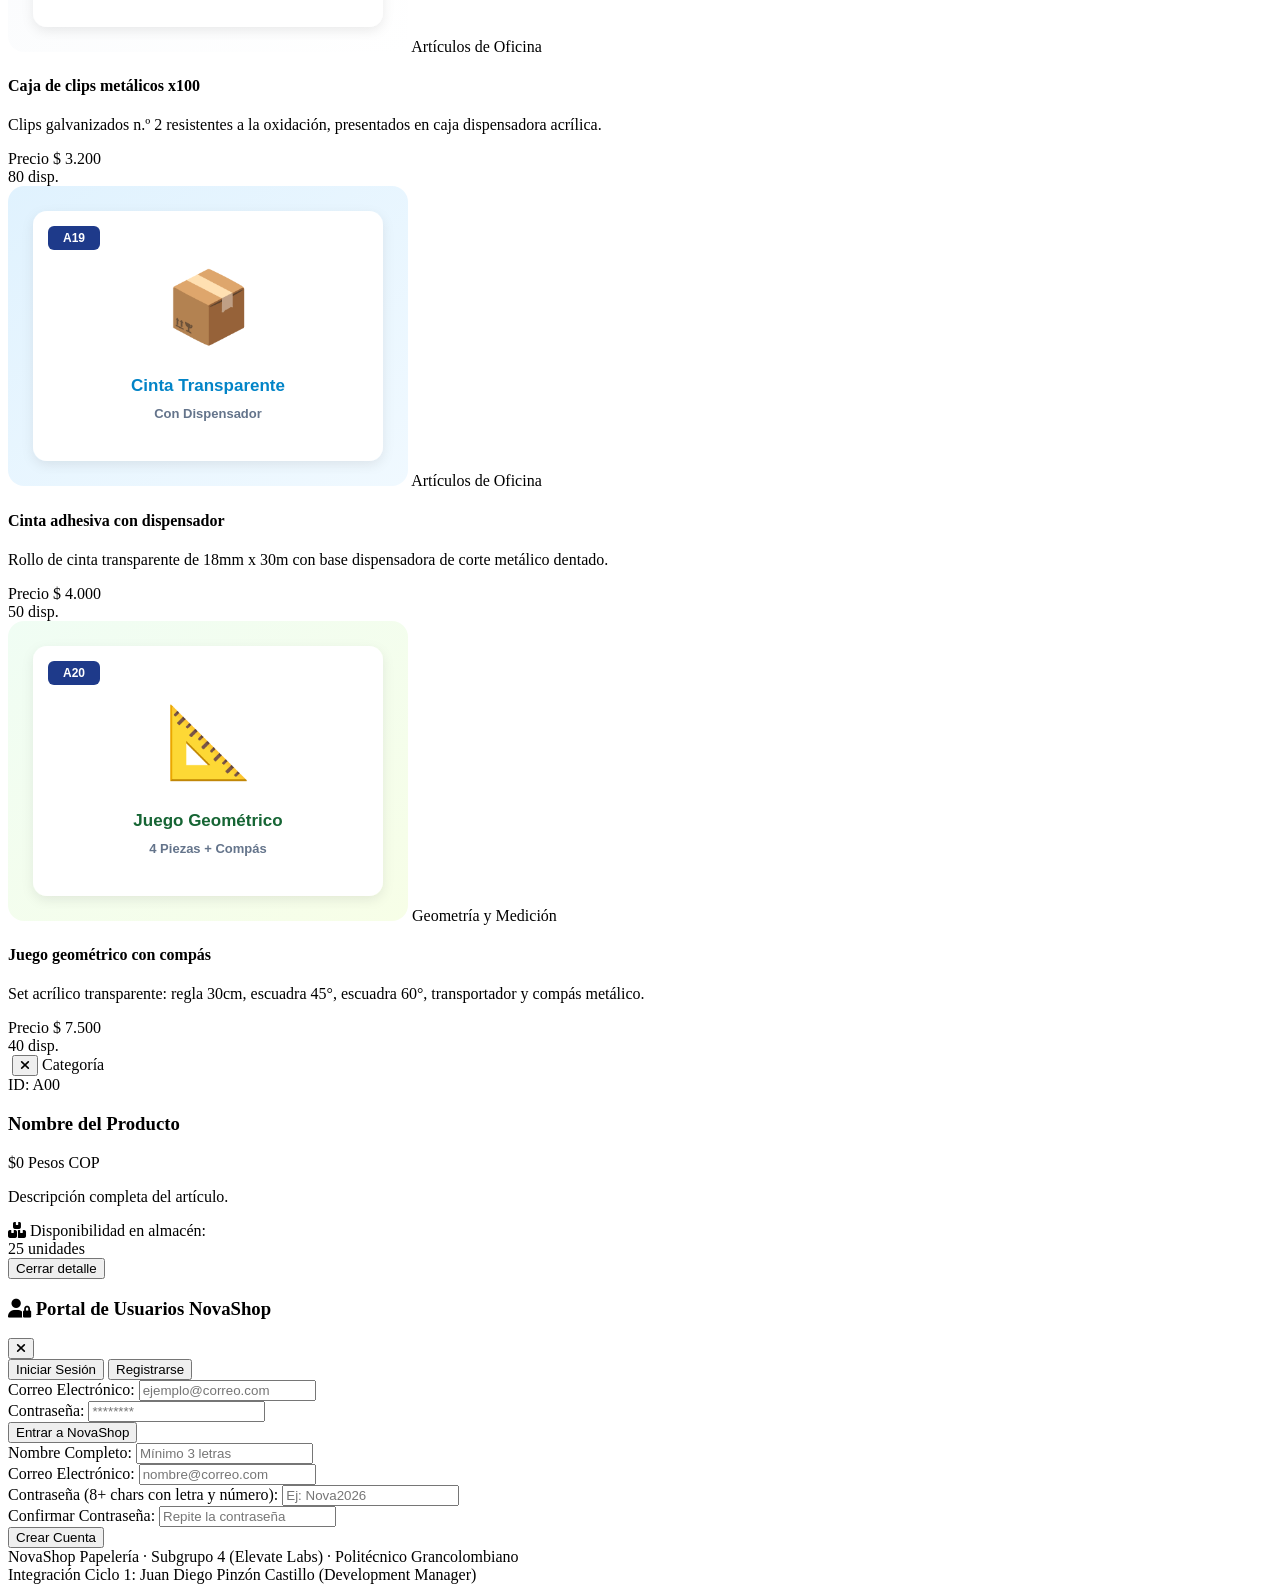
==== commit 9f4bb9d4: "feat(integracion): conectar modulos M1, M2, M3 y M4 en index.html y app.js" ====
--- a/index.html
+++ b/index.html
@@ -3,7 +3,7 @@
 <head>
   <meta charset="UTF-8">
   <meta name="viewport" content="width=device-width, initial-scale=1.0">
-  <title>NovaShop - Catálogo de Papelería y Oficina (M4)</title>
+  <title>NovaShop - Catálogo de Papelería y Oficina (Ciclo 1)</title>
   <script src="https://cdn.tailwindcss.com"></script>
   <link rel="stylesheet" href="css/styles.css">
   <link rel="stylesheet" href="https://cdnjs.cloudflare.com/ajax/libs/font-awesome/6.4.0/css/all.min.css">
@@ -12,7 +12,7 @@
 
   <!-- Header / Barra de navegación -->
   <header class="bg-blue-800 text-white shadow-md sticky top-0 z-40">
-    <div class="max-w-7xl mx-auto px-4 py-3.5 flex justify-between items-center">
+    <div class="max-w-7xl mx-auto px-4 py-3 flex justify-between items-center">
       <div class="flex items-center space-x-3">
         <i class="fa-solid fa-pencil text-2xl text-amber-400"></i>
         <div>
@@ -20,60 +20,134 @@
           <span class="text-xs text-blue-200 block -mt-1">Papelería y Artículos de Oficina</span>
         </div>
       </div>
-      <div class="flex items-center space-x-4 text-sm">
-        <span class="bg-blue-900/60 text-blue-200 px-3 py-1 rounded-full text-xs font-medium border border-blue-700">
-          <i class="fa-solid fa-code-branch mr-1 text-emerald-400"></i> Rama: feature/m4-catalogo
+
+      <!-- Barra central de búsqueda rápida (M2) -->
+      <div class="hidden md:flex flex-1 max-w-md mx-6">
+        <div class="relative w-full">
+          <span class="absolute inset-y-0 left-0 flex items-center pl-3 pointer-events-none text-slate-400">
+            <i class="fa-solid fa-magnifying-glass text-xs"></i>
+          </span>
+          <input type="text" id="searchInput" placeholder="Buscar por nombre o descripción (ej. lápiz, resma, tijeras)..."
+            class="w-full pl-9 pr-3 py-1.5 text-xs text-slate-800 bg-white rounded-lg border-0 shadow-inner focus:ring-2 focus:ring-amber-400 outline-none">
+        </div>
+      </div>
+
+      <!-- Área de Cuentas / Sesión (M1) -->
+      <div class="flex items-center space-x-3 text-sm">
+        <button id="authBtn" class="bg-amber-500 hover:bg-amber-600 text-slate-900 font-semibold px-3 py-1.5 rounded-lg text-xs transition shadow-sm flex items-center">
+          <i class="fa-regular fa-user mr-1.5"></i> Iniciar Sesión / Registro
+        </button>
+
+        <div id="userGreeting" class="hidden items-center space-x-2 bg-blue-900/80 px-3 py-1 rounded-lg border border-blue-700">
+          <span class="text-xs text-blue-200"><i class="fa-solid fa-circle-user mr-1 text-emerald-400"></i> Hola, <b id="userNameSpan" class="text-white">Usuario</b></span>
+          <button id="logoutBtn" class="text-[11px] bg-red-600/80 hover:bg-red-600 text-white px-2 py-0.5 rounded transition">
+            Salir
+          </button>
+        </div>
+      </div>
+    </div>
+
+    <!-- Búsqueda móvil -->
+    <div class="md:hidden px-4 pb-2.5">
+      <input type="text" oninput="document.getElementById('searchInput').value = this.value; document.getElementById('searchInput').dispatchEvent(new Event('input'))" placeholder="Buscar producto..."
+        class="w-full px-3 py-1.5 text-xs text-slate-800 bg-white rounded-lg border-0 outline-none shadow-inner">
+    </div>
+  </header>
+
+  <!-- Banner Informativo -->
+  <section class="bg-gradient-to-r from-blue-900 via-blue-800 to-indigo-900 text-white py-5 px-4 shadow-inner">
+    <div class="max-w-7xl mx-auto flex flex-col md:flex-row justify-between items-center gap-3">
+      <div>
+        <h1 class="text-xl md:text-2xl font-extrabold mb-1">Catálogo Oficial de Papelería</h1>
+        <p class="text-blue-200 text-xs max-w-xl">
+          20 artículos escolares y de oficina organizados en 5 categorías esenciales. Explora, filtra por precio y busca en tiempo real.
+        </p>
+      </div>
+      <div class="flex items-center space-x-2 text-xs">
+        <span class="bg-emerald-500/20 text-emerald-300 px-2.5 py-1 rounded border border-emerald-400/30">
+          <i class="fa-solid fa-check-double mr-1"></i> 29/29 Pruebas Pasadas
         </span>
-        <div class="text-xs text-blue-100 hidden sm:flex items-center bg-blue-950/40 px-2.5 py-1 rounded-md">
-          <i class="fa-regular fa-user mr-1.5 text-blue-300"></i> Juan Diego (Development Manager)
-        </div>
-      </div>
-    </div>
-  </header>
-
-  <!-- Banner Informativo del Catálogo de Papelería -->
-  <section class="bg-gradient-to-r from-blue-900 via-blue-800 to-indigo-900 text-white py-7 px-4 shadow-inner">
-    <div class="max-w-7xl mx-auto text-center">
-      <h1 class="text-2xl md:text-3xl font-extrabold mb-1.5">Catálogo Oficial de Papelería</h1>
-      <p class="text-blue-200 text-xs md:text-sm max-w-2xl mx-auto">
-        20 artículos escolares y de oficina organizados en 5 categorías esenciales. Haz clic en cualquier artículo para ver sus especificaciones y stock en tiempo real.
-      </p>
+        <span class="bg-blue-950/60 text-blue-200 px-2.5 py-1 rounded border border-blue-700">
+          Ciclo 1: Elevate Labs
+        </span>
+      </div>
     </div>
   </section>
 
-  <!-- Contenedor Principal del Catálogo (Módulo M4) -->
-  <main class="max-w-7xl mx-auto px-4 py-8 flex-1 w-full">
-    
-    <!-- Barra de control: Conteo y Filtro por Categoría -->
-    <div class="flex flex-col sm:flex-row justify-between items-center mb-6 gap-4 bg-white p-4 rounded-xl border border-slate-200 shadow-sm">
-      <div class="text-sm font-semibold text-slate-700 flex items-center">
-        <i class="fa-solid fa-boxes-stacked mr-2 text-blue-600"></i>
-        Mostrando <span id="productCount" class="text-blue-800 font-bold mx-1.5 bg-blue-50 px-2 py-0.5 rounded border border-blue-100">20</span> artículos disponibles
-      </div>
-      <div class="flex items-center space-x-2 w-full sm:w-auto">
-        <label for="categoryFilter" class="text-xs font-medium text-slate-500 whitespace-nowrap">Filtrar categoría:</label>
-        <select id="categoryFilter" class="bg-slate-50 border border-slate-300 text-slate-700 text-xs rounded-lg p-2 focus:ring-blue-500 focus:border-blue-500 w-full sm:w-auto font-medium">
-          <option value="ALL">Todas las categorías (5)</option>
-          <option value="Cuadernos y Papelería">Cuadernos y Papelería</option>
-          <option value="Escritura y Corrección">Escritura y Corrección</option>
-          <option value="Útiles y Manualidades">Útiles y Manualidades</option>
-          <option value="Artículos de Oficina">Artículos de Oficina</option>
-          <option value="Geometría y Medición">Geometría y Medición</option>
-        </select>
-      </div>
-    </div>
-
-    <!-- Cuadrícula de 20 Artículos de Papelería (Grid Responsivo RF06) -->
+  <!-- Contenedor Principal -->
+  <main class="max-w-7xl mx-auto px-4 py-6 flex-1 w-full">
+
+    <!-- Panel de Filtros Multicriterio (M3: RF05 y RF11) -->
+    <div class="bg-white p-4 rounded-xl border border-slate-200 shadow-sm mb-6">
+      <div class="flex flex-col lg:flex-row justify-between items-start lg:items-center gap-4">
+        
+        <!-- Fila 1: Contador y Filtro por Categoría -->
+        <div class="flex flex-wrap items-center gap-3 w-full lg:w-auto">
+          <div class="text-xs font-semibold text-slate-700 flex items-center bg-slate-50 px-2.5 py-1.5 rounded-lg border border-slate-200">
+            <i class="fa-solid fa-boxes-stacked mr-1.5 text-blue-600"></i>
+            Mostrando <span id="productCount" class="text-blue-800 font-bold mx-1">20</span> productos
+          </div>
+
+          <div class="flex items-center space-x-1.5">
+            <label for="categoryFilter" class="text-xs text-slate-500 font-medium">Categoría:</label>
+            <select id="categoryFilter" class="bg-slate-50 border border-slate-300 text-slate-700 text-xs rounded-lg p-1.5 font-medium focus:ring-blue-500">
+              <option value="ALL">Todas las categorías (5)</option>
+              <option value="Cuadernos y Papelería">Cuadernos y Papelería</option>
+              <option value="Escritura y Corrección">Escritura y Corrección</option>
+              <option value="Útiles y Manualidades">Útiles y Manualidades</option>
+              <option value="Artículos de Oficina">Artículos de Oficina</option>
+              <option value="Geometría y Medición">Geometría y Medición</option>
+            </select>
+          </div>
+        </div>
+
+        <!-- Fila 2: Rangos de Precio y Stock (M3) -->
+        <div class="flex flex-wrap items-center gap-2.5 w-full lg:w-auto text-xs">
+          <div class="flex items-center space-x-1">
+            <span class="text-slate-400 font-medium">Precio ($):</span>
+            <input type="number" id="minPriceInput" placeholder="Mín" class="w-16 p-1.5 bg-slate-50 border border-slate-300 rounded text-slate-700 outline-none">
+            <span class="text-slate-400">-</span>
+            <input type="number" id="maxPriceInput" placeholder="Máx" class="w-20 p-1.5 bg-slate-50 border border-slate-300 rounded text-slate-700 outline-none">
+          </div>
+
+          <label class="flex items-center space-x-1 text-slate-600 cursor-pointer ml-1">
+            <input type="checkbox" id="inStockCheckbox" class="rounded text-blue-600">
+            <span>Solo en stock</span>
+          </label>
+
+          <!-- Ordenamiento (M3: RF11) -->
+          <div class="flex items-center space-x-1 ml-1">
+            <select id="sortSelect" class="bg-slate-50 border border-slate-300 text-slate-700 text-xs rounded-lg p-1.5 font-medium">
+              <option value="">Ordenar por...</option>
+              <option value="nombre">Nombre (A - Z)</option>
+              <option value="precio-asc">Precio: Menor a Mayor</option>
+              <option value="precio-desc">Precio: Mayor a Menor</option>
+            </select>
+          </div>
+
+          <!-- Botón Limpiar Filtros -->
+          <button id="clearFiltersBtn" class="text-xs text-slate-500 hover:text-red-600 font-medium px-2 py-1 bg-slate-100 hover:bg-red-50 rounded transition ml-1">
+            <i class="fa-solid fa-rotate-left mr-1"></i> Limpiar
+          </button>
+
+          <span id="activeFiltersBadge" class="hidden bg-blue-100 text-blue-800 text-[10px] font-bold px-2 py-0.5 rounded-full">
+            0 activos
+          </span>
+        </div>
+      </div>
+    </div>
+
+    <!-- Cuadrícula de 20 Artículos de Papelería (Grid Responsivo M4) -->
     <div id="catalogGrid" class="grid grid-cols-1 sm:grid-cols-2 md:grid-cols-3 lg:grid-cols-4 gap-6">
-      <!-- Los 20 artículos se renderizan desde js/catalogo/render.js -->
+      <!-- Los 20 artículos se renderizan dinámicamente desde js/catalogo/render.js -->
     </div>
 
   </main>
 
-  <!-- Modal de Detalle Ampliado del Artículo (RF07) -->
-  <div id="detailModal" class="fixed inset-0 bg-slate-900/60 backdrop-blur-sm z-50 flex items-center justify-center p-4 hidden">
-    <div class="bg-white rounded-2xl shadow-2xl max-w-lg w-full overflow-hidden border border-slate-200 transform transition-all">
-      <div class="relative bg-slate-100 p-6 flex justify-center items-center border-b border-slate-200">
+  <!-- Modal Detallado del Producto (M4) -->
+  <div id="detailModal" class="fixed inset-0 z-50 bg-slate-900/60 backdrop-blur-sm hidden items-center justify-center p-4">
+    <div class="bg-white rounded-2xl max-w-lg w-full overflow-hidden shadow-2xl border border-slate-200 transform transition-all">
+      <div class="bg-slate-100 p-6 flex justify-center items-center relative border-b border-slate-200">
         <img id="modalImg" src="" alt="" class="h-48 object-contain drop-shadow-md">
         <button id="closeModalBtn" class="absolute top-3 right-3 text-slate-400 hover:text-slate-700 bg-white/80 hover:bg-white rounded-full p-2 transition shadow-sm">
           <i class="fa-solid fa-xmark text-lg"></i>
@@ -95,7 +169,7 @@
         </div>
 
         <p id="modalDesc" class="text-xs md:text-sm text-slate-600 mb-4 leading-relaxed">
-          Descripción completa del artículo y características de presentación.
+          Descripción completa del artículo.
         </p>
 
         <div class="bg-slate-50 p-3 rounded-xl border border-slate-200 flex justify-between items-center text-xs text-slate-600 mb-5">
@@ -115,19 +189,101 @@
     </div>
   </div>
 
+  <!-- Modal de Autenticación / Login y Registro (M1) -->
+  <div id="authModal" class="fixed inset-0 z-50 bg-slate-900/60 backdrop-blur-sm hidden items-center justify-center p-4">
+    <div class="bg-white rounded-2xl max-w-sm w-full overflow-hidden shadow-2xl border border-slate-200">
+      
+      <!-- Encabezado del Modal -->
+      <div class="bg-blue-800 text-white p-4 flex justify-between items-center">
+        <h3 class="text-sm font-bold flex items-center">
+          <i class="fa-solid fa-user-lock mr-2 text-amber-400"></i> Portal de Usuarios NovaShop
+        </h3>
+        <button id="closeAuthModalBtn" class="text-blue-200 hover:text-white">
+          <i class="fa-solid fa-xmark text-lg"></i>
+        </button>
+      </div>
+
+      <!-- Pestañas (Tabs) -->
+      <div class="flex border-b border-slate-200 text-xs font-semibold">
+        <button id="tabLogin" class="flex-1 py-2.5 text-center border-b-2 border-blue-600 text-blue-600 transition">
+          Iniciar Sesión
+        </button>
+        <button id="tabRegister" class="flex-1 py-2.5 text-center border-b-2 border-transparent text-slate-500 hover:text-slate-700 transition">
+          Registrarse
+        </button>
+      </div>
+
+      <!-- Mensaje de alerta -->
+      <div class="p-4 pb-0">
+        <div id="authAlert" class="hidden"></div>
+      </div>
+
+      <!-- Formulario de Iniciar Sesión (RF02) -->
+      <form id="formLogin" class="p-4 space-y-3">
+        <div>
+          <label class="block text-xs font-medium text-slate-600 mb-1">Correo Electrónico:</label>
+          <input type="email" id="loginEmail" required placeholder="ejemplo@correo.com"
+            class="w-full text-xs p-2.5 border border-slate-300 rounded-lg outline-none focus:ring-2 focus:ring-blue-500">
+        </div>
+        <div>
+          <label class="block text-xs font-medium text-slate-600 mb-1">Contraseña:</label>
+          <input type="password" id="loginPassword" required placeholder="********"
+            class="w-full text-xs p-2.5 border border-slate-300 rounded-lg outline-none focus:ring-2 focus:ring-blue-500">
+        </div>
+        <button type="submit" class="w-full bg-blue-700 hover:bg-blue-800 text-white font-semibold py-2 rounded-lg text-xs transition shadow-sm mt-2">
+          Entrar a NovaShop
+        </button>
+      </form>
+
+      <!-- Formulario de Registro (RF01) -->
+      <form id="formRegister" class="p-4 space-y-2.5 hidden">
+        <div>
+          <label class="block text-[11px] font-medium text-slate-600 mb-0.5">Nombre Completo:</label>
+          <input type="text" id="regNombre" required placeholder="Mínimo 3 letras"
+            class="w-full text-xs p-2 border border-slate-300 rounded-lg outline-none focus:ring-2 focus:ring-blue-500">
+        </div>
+        <div>
+          <label class="block text-[11px] font-medium text-slate-600 mb-0.5">Correo Electrónico:</label>
+          <input type="email" id="regEmail" required placeholder="nombre@correo.com"
+            class="w-full text-xs p-2 border border-slate-300 rounded-lg outline-none focus:ring-2 focus:ring-blue-500">
+        </div>
+        <div>
+          <label class="block text-[11px] font-medium text-slate-600 mb-0.5">Contraseña (8+ chars con letra y número):</label>
+          <input type="password" id="regPassword" required placeholder="Ej: Nova2026"
+            class="w-full text-xs p-2 border border-slate-300 rounded-lg outline-none focus:ring-2 focus:ring-blue-500">
+        </div>
+        <div>
+          <label class="block text-[11px] font-medium text-slate-600 mb-0.5">Confirmar Contraseña:</label>
+          <input type="password" id="regConfirm" required placeholder="Repite la contraseña"
+            class="w-full text-xs p-2 border border-slate-300 rounded-lg outline-none focus:ring-2 focus:ring-blue-500">
+        </div>
+        <button type="submit" class="w-full bg-amber-500 hover:bg-amber-600 text-slate-900 font-bold py-2 rounded-lg text-xs transition shadow-sm mt-2">
+          Crear Cuenta
+        </button>
+      </form>
+
+    </div>
+  </div>
+
   <!-- Footer Institucional -->
-  <footer class="bg-slate-900 text-slate-400 text-xs py-6 mt-12 border-t border-slate-800">
+  <footer class="bg-slate-900 text-slate-400 text-xs py-5 mt-10 border-t border-slate-800">
     <div class="max-w-7xl mx-auto px-4 flex flex-col md:flex-row justify-between items-center gap-2 text-center md:text-left">
       <div>
         <span class="font-bold text-slate-200">NovaShop Papelería</span> · Subgrupo 4 (Elevate Labs) · Politécnico Grancolombiano
       </div>
       <div>
-        Módulo M4 liderado por: <span class="text-blue-400 font-semibold">Juan Diego Pinzón Castillo (Development Manager)</span>
+        Integración Ciclo 1: <span class="text-blue-400 font-semibold">Juan Diego Pinzón Castillo (Development Manager)</span>
       </div>
     </div>
   </footer>
 
-  <!-- Scripts modulares cargados en orden de dependencia -->
+  <!-- Scripts modulares cargados en orden estricto de dependencias -->
+  <script src="js/utilidades.js"></script>
+  <script src="js/cuentas/sha256.js"></script>
+  <script src="js/cuentas/registro.js"></script>
+  <script src="js/cuentas/sesion.js"></script>
+  <script src="js/busqueda/motor-texto.js"></script>
+  <script src="js/busqueda/filtro-avanzado.js"></script>
   <script src="js/datos/productos.js"></script>
   <script src="js/catalogo/render.js"></script>
   <script src="js/catalogo/modal.js"></script>
